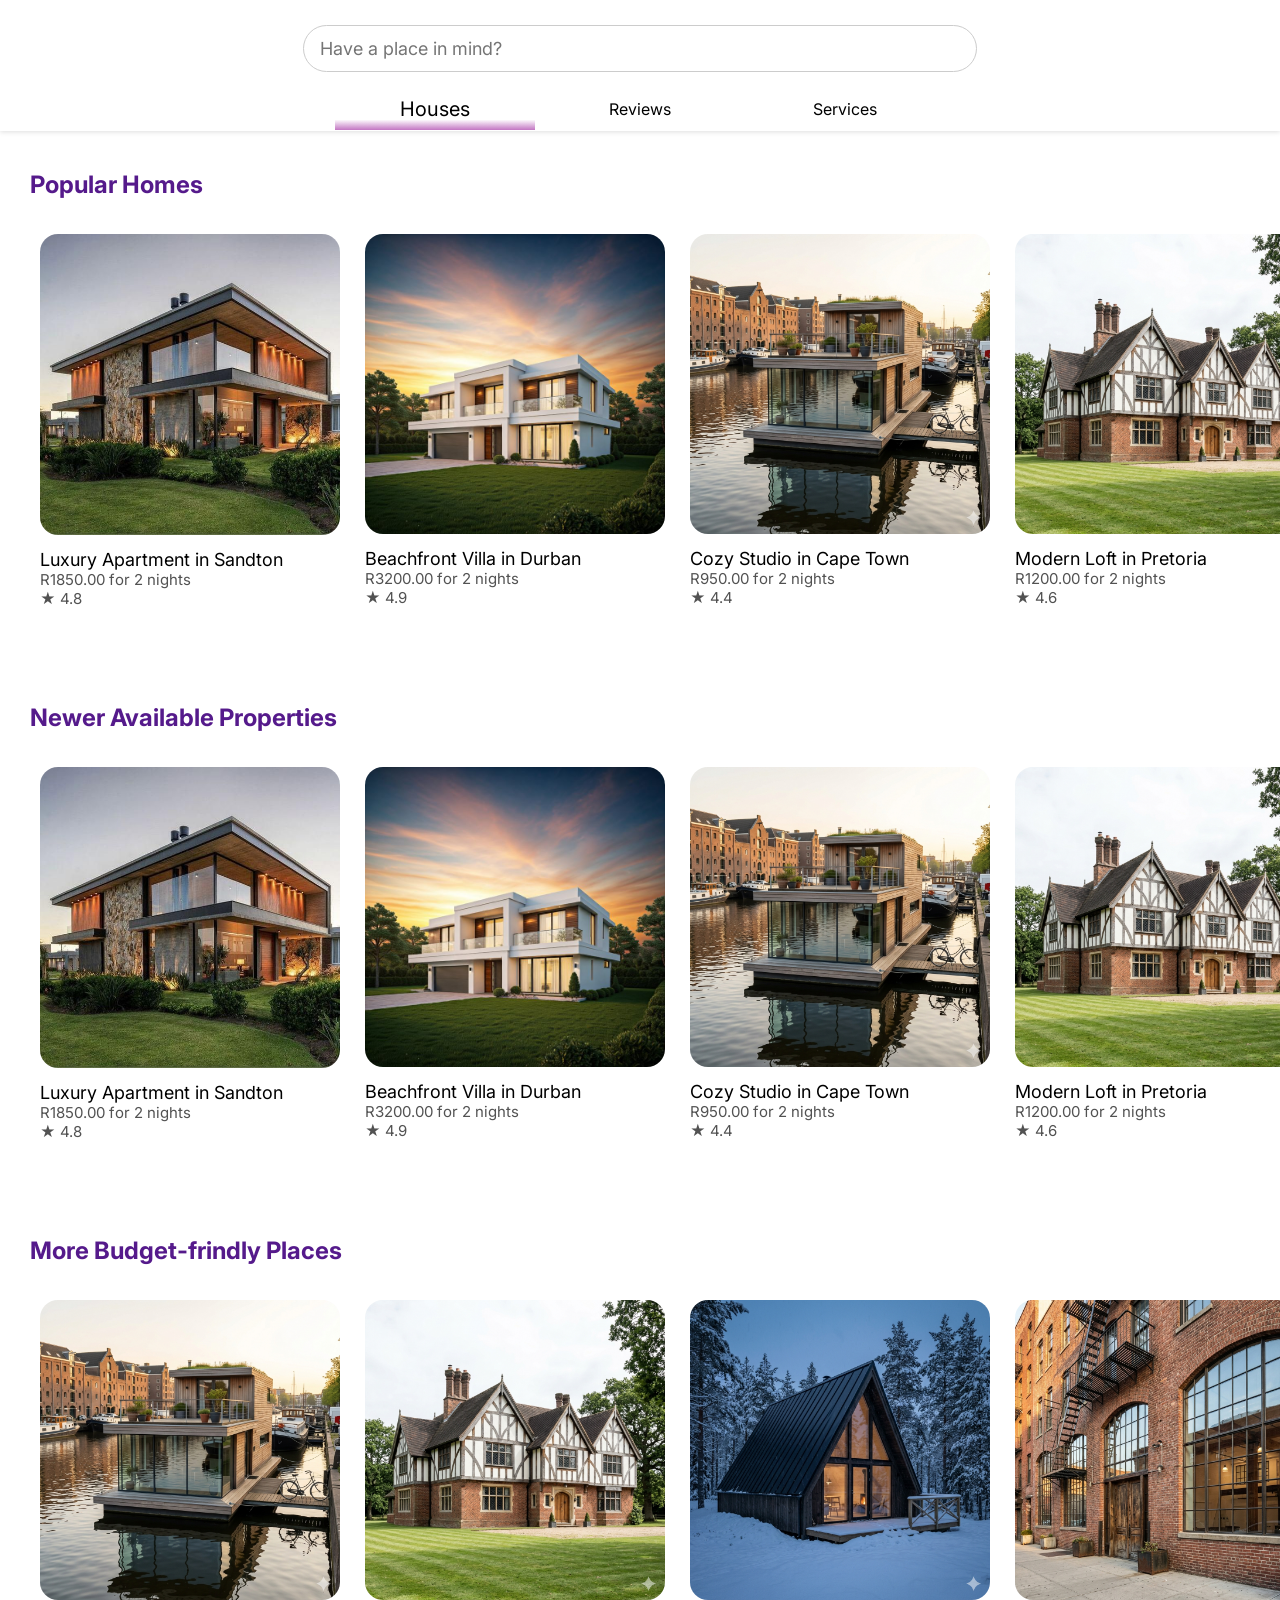
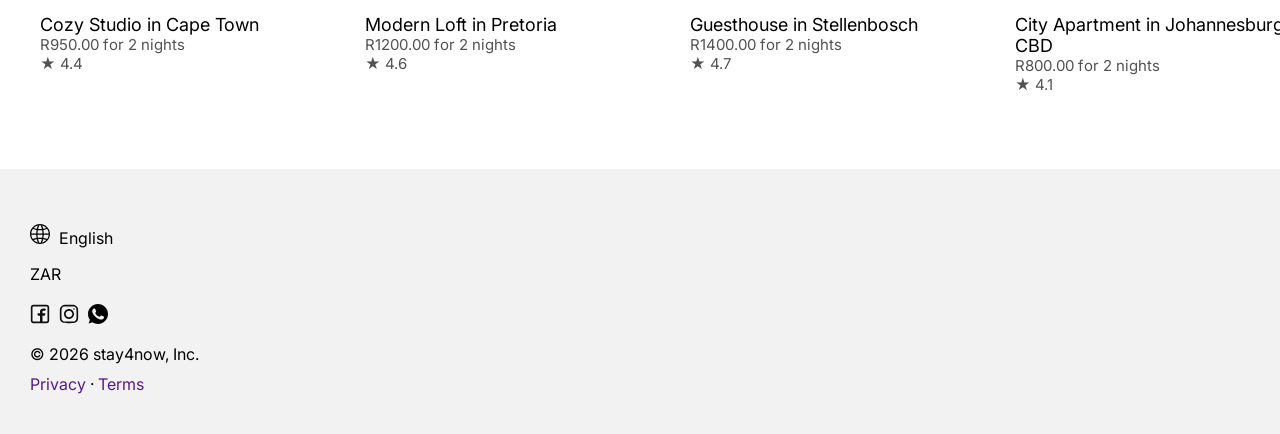
==== index.html @ 27fb41f2 "UpdateAgain" ====
<!DOCTYPE html>
<html lang="en">
<head>
  <meta charset="UTF-8">
  <meta name="viewport" content="width=device-width, initial-scale=1.0">
  <title>stay4now</title>
  <link href="https://fonts.googleapis.com/css2?family=Inter:wght@300;400;600&display=swap" rel="stylesheet">
  <link rel="stylesheet" href="styles/houses-section.css">
  <link rel="stylesheet" href="styles/search-results.css">
  <link rel="stylesheet" href="styles/reviews-section.css">
  <link rel="stylesheet" href="styles/style.css">
</head>
<body>
  <header>
    <div class="search-bar-container">
      <input class="search-bar" id="searchInput" type="text" placeholder="Have a place in mind?">
    </div>
    <div class="header-tabs">
      <button class="tab-btn active" data-tab="houses">
        Houses
      </button>
      <button class="tab-btn" data-tab="reviews">
        Reviews
      </button>
      <button class="tab-btn" data-tab="services">
        Services
      </button>
    </div>
  </header>

  <main>
    <div id="search-results-container">
    </div>
    <section class="tab-content active" id="houses-section">
      <div class="sub-section">
        <div class="section-title-container">
          <h2 class="section-title">
            <a class="section-title-link" href="">
              Popular Homes
            </a>
          </h2>
        </div>
        <div class="section-content" id="popular">
          <!--
          <div class="property-container">
            <div class="property-thumbnail-container">
              <img class="property-thumbnail" src="images/home-thumbnails/0001.png" alt="no image">
            </div>
            <div class="property-details-container">
              <p class="property-label">
                Hotel in Cape Town City Centre
              </p>
              <p class="property-price-rating">
                R<span class="property-price">2,678</span> for 2 nights &middot;&starf; <span class="property-rating">4.6</span>
              </p>
            </div>
          </div>
          -->
        </div>
      </div>

      <div class="sub-section">
        <div class="section-title-container">
          <h2 class="section-title">
            <a class="section-title-link" href="">
              Newer Available Properties
            </a>
          </h2>
        </div>
        <div class="section-content" id="new">
          
        </div>
      </div>

      <div class="sub-section">
        <div class="section-title-container">
          <h2 class="section-title">
            <a class="section-title-link" href="">
              More Budget-frindly Places
            </a>
          </h2>
        </div>
        <div class="section-content" id="budget-friendly">
          
        </div>
      </div>
    </section>

    <section class="tab-content" id="reviews-section">
      <h1 class="reviews-section-title">
        Learn from others' experiences
      </h1>
      <div class="review">
        <div>
          <img src="" alt="">
        </div>
        <div>

        </div>
      </div>
    </section>

    <section class="tab-content" id="services-section">
      <p>Lorem ipsum dolor sit amet consectetur, adipisicing elit. Consequatur alias atque excepturi, ullam at fuga optio, omnis eius itaque fugiat deleniti dicta magnam a sit obcaecati nesciunt, aliquam harum vitae?Lorem ipsum dolor sit amet, consectetur adipisicing elit. Error molestiae omnis labore nulla, iste nemo vitae rem. Assumenda laudantium corrupti maxime in aut a repellat? Provident voluptatem excepturi quis Lorem ipsum dolor, sit amet consectetur adipisicing elit. Dolorum veniam possimus quo hic? Ipsum voluptatibus rem nisi corrupti, eum magni, non odio in ratione at hic quae adipisci et labore.</p>
    </section>
  </main>

  <footer>
    <div>
      <p>
        <div>
          <img src="images/icons/globe.svg" alt="">
        </div>
        English
      </p>
      <p>ZAR</p>
    </div>

    <div class="media-links">
      <div class="footer-icon-container">
        <img src="images/icons/facebook.svg" alt="facebook">
      </div>
      <div class="footer-icon-container">
        <img src="images/icons/instagram.svg" alt="instagram">
      </div>
      <div class="footer-icon-container">
        <img src="images/icons/whatsapp.svg" alt="whatsapp">
      </div>
    </div>

    <div>
      <p>&copy 2026 stay4now, Inc.</p>
    </div>

    <div>
      <a href="">Privacy</a> &middot; <a href="">Terms</a>
    </div>
  </footer>

  <script src="scripts/script.js"></script>
  <script type="module" src="scripts/search.js"></script>
  <script type="module" src="scripts/houses-section.js"></script>
  <script src="scripts/reviews-section.js"></script>
  
</body>
</html>
---- styles/houses-section.css ----
/* Houses Section */

.sub-section {
  margin: 0 0 65px 30px;
}

.section-title-container {
  margin-bottom: 25px;
  a {
    text-decoration: none;
  }
}

.section-content {
  display: flex;
  gap: 5px;
  overflow-x: auto;
  scroll-behavior: smooth;
  scrollbar-width: none;
  flex-wrap: nowrap;
  padding-right:20px;
}

.section-content::-webkit-scrollbar {
  display: none;
}

.property-container {
  width: clamp(180px, 25vw, 300px);
  border-radius: 20px;
  padding: 10px;
  flex-shrink: 0;
  transition: background  0.15s;
}

.property-container:hover {
  background: rgb(234, 206, 232);
}

.property-container:hover {
  box-shadow: #333;
}

.property-thumbnail-container {
  width: clamp(180px, 25vw, 300px);
  height: clamp(18 0px, 25vw, 300px);
  border-radius: 18px;
}

.property-thumbnail {
  width: 100%;
  border-radius: 18px;
}

.property-details-container {
  margin-top: 10px;
}

.property-label {
  font-size: 18px;
}

.property-price-rating {
  color: rgb(82, 82, 82);
  font-size: 15px;
}

footer {
  background: rgb(242, 242, 242);
  padding: 30px;
  img {
    width: 100%;
  }
  p {
    display: flex;
    align-items: center;
    margin: 5px 0;
  }
  div{
    margin: 10px 0;
  }
  div div {
    width: 20px;
    height: 20px;
    display: inline-grid;
    margin-right: 5px;
  }
  a {
    text-decoration: none;
  }
}
---- styles/search-results.css ----
#search-results-container {
  display: grid; 
  grid-template-columns: 1fr 1fr;
  gap: 10px;
  margin: 20px;
}


.result-thumbnail-container {
  width: 25%;
  height: 25%;
  min-width: 190px;
  min-height: 190px;
  border-radius: 20px;
}

.result-thumbnail {
  width: 100%;
  border-radius: 20px;
}

.search-result {
  display: flex;
  flex-direction: row;
  padding: 10px;
  border-radius: 20px;
  transition: background 0.16s;
}

.search-result:hover {
  background: rgb(234, 206, 232);
}

.result-details {
  margin-left: 12px;
  padding: 10px 0;
}

.result-label {
  font-size: 22px;
  margin-bottom: 12px;
}

.result-price-rating {
  margin-top: 12px;
  color: rgb(40, 40, 40);
}

@media (width <= 950px) {
  #search-results-container {
    grid-template-columns: 1fr;
  }
}

@media (width > 1500px) {
  #search-results-container {
    grid-template-columns: 1fr 1fr 1fr;
  }
}
---- styles/reviews-section.css ----
.reviews-section-title {
  text-align: center;
  margin: 0 auto;
}

#reviews-section {
  margin-top: -80px;
}
---- styles/style.css ----
* {
  margin: 0;
  padding: 0;
  font-family: 'Inter', sans-serif;
}

html {
  height: 100%;
}

body {
  display: flex;
  flex-direction: column;
}

/* Header Section */
header {
  display: flex;
  flex-direction: column;
  align-items: center; /* centers everything horizontally */
  gap: 15px;
  padding: 0 40px;
  position: fixed;
  top: 0;
  right: 0;
  left: 0;
  background: white;
  box-shadow: 0 1px 5px rgba(0, 0, 0, 0.132);
}

.search-bar-container {
  width: 100%;
  display: flex;
  align-items: center;
  justify-content: center;
  max-width: 800px;
  overflow: hidden;
  transform: translateY(0);
  max-height: 100px;
  opacity: 1;
  padding-top: 25px;
  transition: 
    max-height 0.3s ease,
    opacity 0.25s ease,
    transform 0.3s ease,
    padding 0.25s ease;
}

.search-bar-container.hidden {
  max-height: 0;
  opacity: 0;
  margin: 0;
  padding: 0;
  transform:translateY(-10px);
}

.search-bar {
  width: 80%; 
  padding: 12px 16px;
  border-radius: 25px;
  border: 1px solid #ccc;
  font-size: 18px;
}

.search-bar:focus {
  box-shadow: 0 0 10px rgba(221, 86, 255, 0.319);
  outline: none;
}

.header-tabs {
  display: flex;
  justify-content: center;
  align-items: center;
  gap: 5px;
  flex-wrap: nowrap;
  margin-bottom: 0;
  padding-bottom: 0;
}

.tab-btn {
  border: none;
  flex: 1 1 auto;
  width: clamp(105px, 16vw, 200px);
  white-space: nowrap;
  padding: 12px 0;
  text-align: center;
  cursor: pointer;
  background: none;
  font-size: 16px;
  transition: font-size 0.2s;
}

.tab-btn.active {
  background: linear-gradient(white 75%, rgba(143, 2, 143, 0.547));
  color: linear-gradient(black, white);
  font-size: 20px;
  padding: 9px 0;
}

.tab-content {
  display: none;
  opacity: 0;
  transition: opacity 0.3s ease;
}

.tab-content.active {
  display: block;
  opacity: 1;
}


/*Main Content*/

main {
  margin-top: 130px;
  overflow-x: visible;
  flex: 1;
}
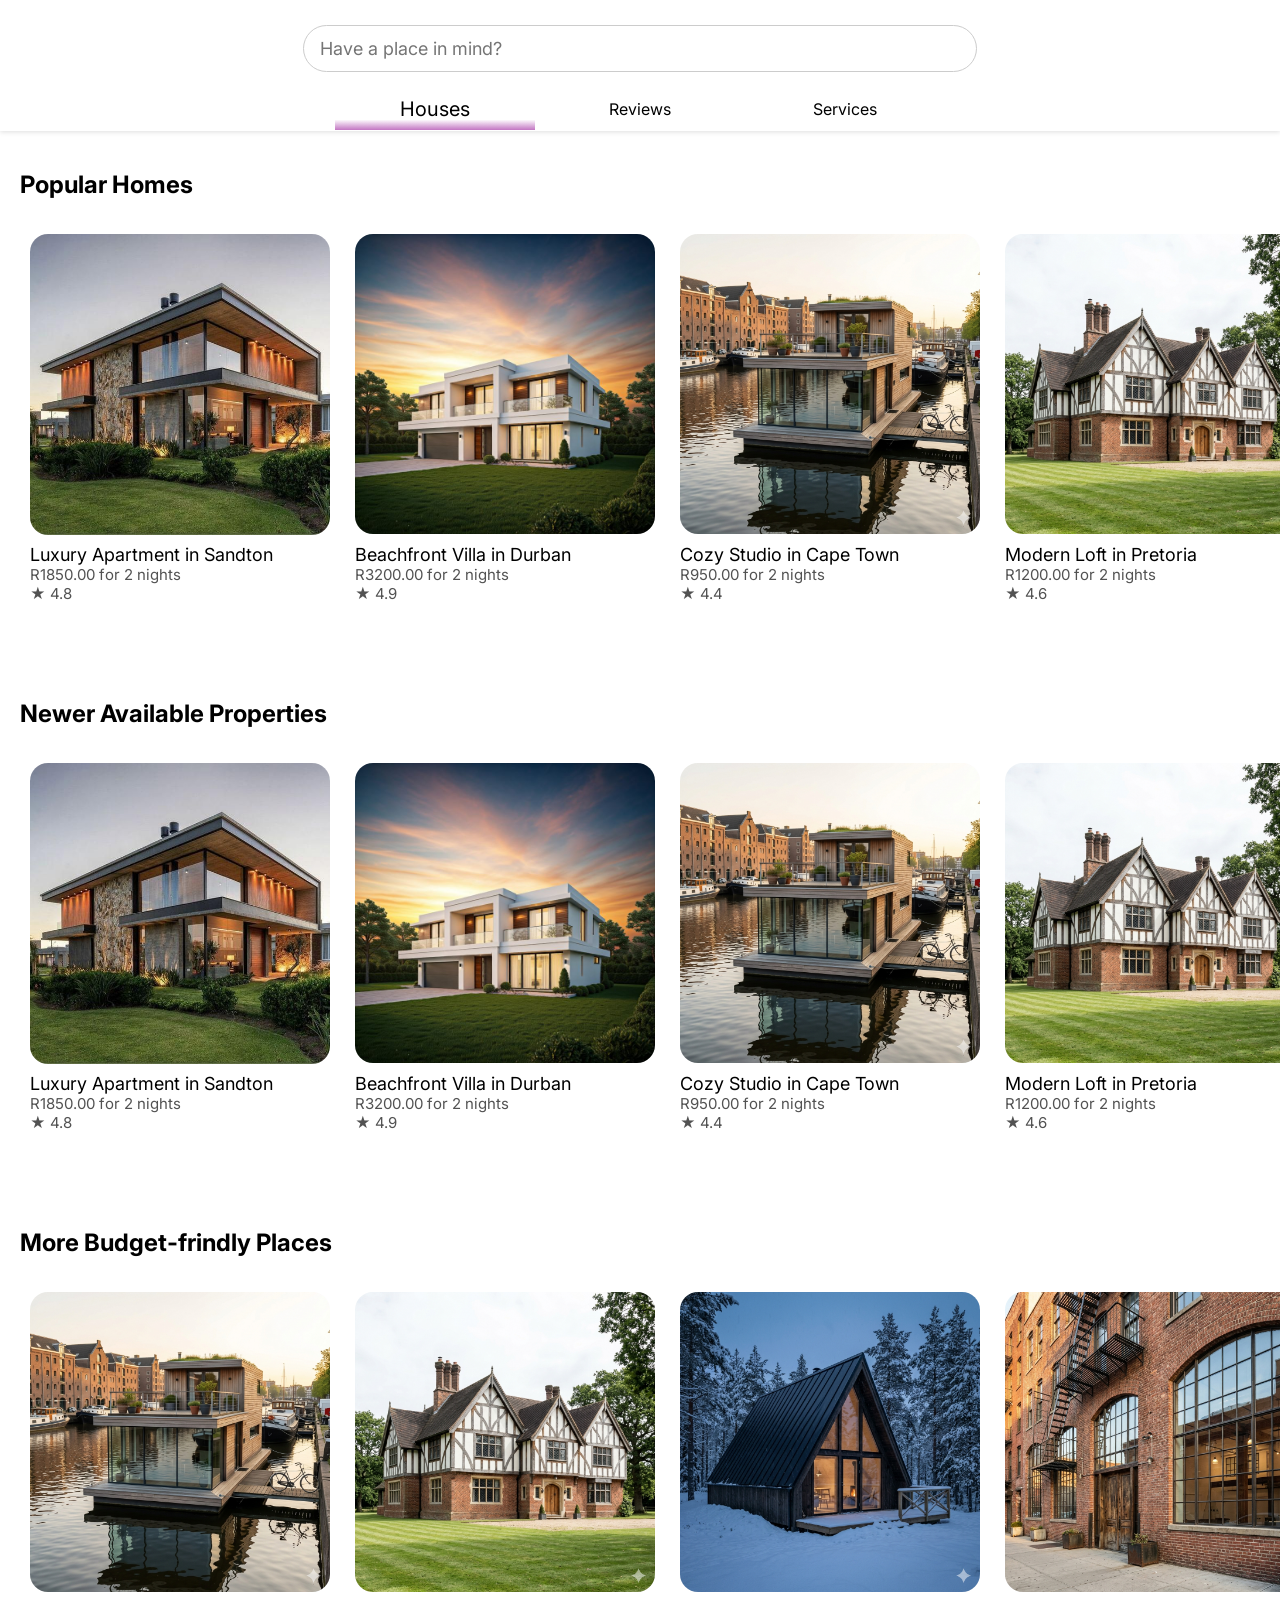
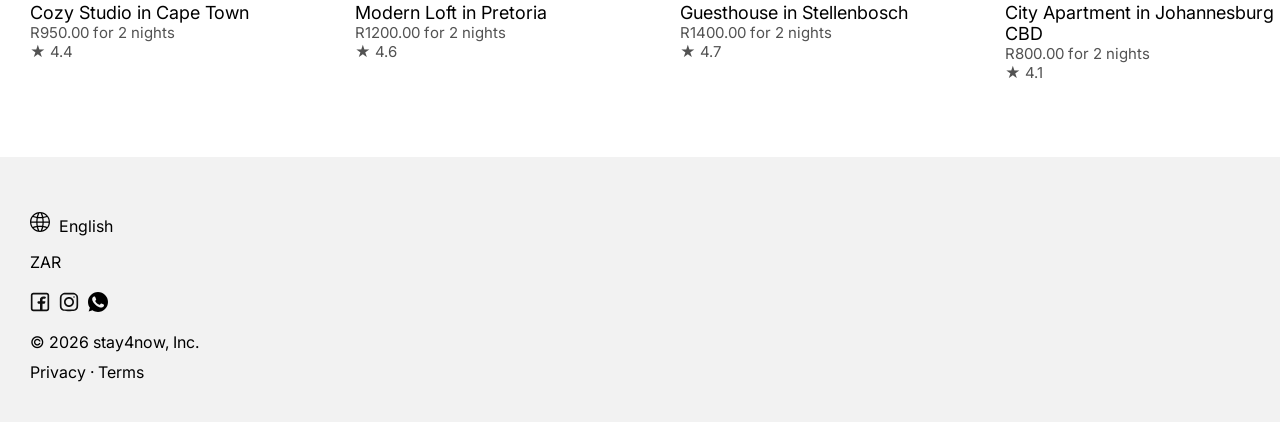
==== commit 42f42791: "home-details" ====
--- a/index.html
+++ b/index.html
@@ -5,10 +5,11 @@
   <meta name="viewport" content="width=device-width, initial-scale=1.0">
   <title>stay4now</title>
   <link href="https://fonts.googleapis.com/css2?family=Inter:wght@300;400;600&display=swap" rel="stylesheet">
-  <link rel="stylesheet" href="styles/houses-section.css">
-  <link rel="stylesheet" href="styles/search-results.css">
-  <link rel="stylesheet" href="styles/reviews-section.css">
-  <link rel="stylesheet" href="styles/style.css">
+  <link rel="stylesheet" href="../styles/general.css">
+  <link rel="stylesheet" href="../styles/header.css">
+  <link rel="stylesheet" href="../styles/houses-section.css">
+  <link rel="stylesheet" href="../styles/search-results.css">
+  <link rel="stylesheet" href="../styles/reviews-section.css">
 </head>
 <body>
   <header>
--- a/styles/general.css
+++ b/styles/general.css
@@ -0,0 +1,39 @@
+* {
+  margin: 0;
+  padding: 0;
+  font-family: 'Inter', sans-serif;
+}
+
+img {
+  width: 100%;
+}
+
+a {
+  text-decoration: none;
+  color: black;
+}
+
+footer {
+  background: rgb(242, 242, 242);
+  padding: 30px;
+  img {
+    width: 100%;
+  }
+  p {
+    display: flex;
+    align-items: center;
+    margin: 5px 0;
+  }
+  div{
+    margin: 10px 0;
+  }
+  div div {
+    width: 20px;
+    height: 20px;
+    display: inline-grid;
+    margin-right: 5px;
+  }
+  a {
+    text-decoration: none;
+  }
+}
--- a/styles/header.css
+++ b/styles/header.css
@@ -0,0 +1,112 @@
+html {
+  height: 100%;
+}
+
+body {
+  display: flex;
+  flex-direction: column;
+}
+
+/* Header Section */
+header {
+  display: flex;
+  flex-direction: column;
+  align-items: center; /* centers everything horizontally */
+  gap: 15px;
+  padding: 0 40px;
+  position: fixed;
+  top: 0;
+  right: 0;
+  left: 0;
+  background: white;
+  box-shadow: 0 1px 5px rgba(0, 0, 0, 0.132);
+}
+
+.search-bar-container {
+  width: 100%;
+  display: flex;
+  align-items: center;
+  justify-content: center;
+  max-width: 800px;
+  overflow: hidden;
+  transform: translateY(0);
+  max-height: 100px;
+  opacity: 1;
+  padding-top: 25px;
+  transition: 
+    max-height 0.3s ease,
+    opacity 0.25s ease,
+    transform 0.3s ease,
+    padding 0.25s ease;
+}
+
+.search-bar-container.hidden {
+  max-height: 0;
+  opacity: 0;
+  margin: 0;
+  padding: 0;
+  transform:translateY(-10px);
+}
+
+.search-bar {
+  width: 80%; 
+  padding: 12px 16px;
+  border-radius: 25px;
+  border: 1px solid #ccc;
+  font-size: 18px;
+}
+
+.search-bar:focus {
+  box-shadow: 0 0 10px rgba(221, 86, 255, 0.319);
+  outline: none;
+}
+
+.header-tabs {
+  display: flex;
+  justify-content: center;
+  align-items: center;
+  gap: 5px;
+  flex-wrap: nowrap;
+  margin-bottom: 0;
+  padding-bottom: 0;
+}
+
+.tab-btn {
+  border: none;
+  flex: 1 1 auto;
+  width: clamp(105px, 16vw, 200px);
+  white-space: nowrap;
+  padding: 12px 0;
+  text-align: center;
+  cursor: pointer;
+  background: none;
+  font-size: 16px;
+  transition: font-size 0.2s;
+}
+
+.tab-btn.active {
+  background: linear-gradient(white 75%, rgba(143, 2, 143, 0.547));
+  color: linear-gradient(black, white);
+  font-size: 20px;
+  padding: 9px 0;
+}
+
+.tab-content {
+  display: none;
+  opacity: 0;
+  transition: opacity 0.3s ease;
+}
+
+.tab-content.active {
+  display: block;
+  opacity: 1;
+}
+
+
+/*Main Content*/
+
+main {
+  margin-top: 130px;
+  overflow-x: visible;
+  flex: 1;
+}
--- a/styles/houses-section.css
+++ b/styles/houses-section.css
@@ -1,7 +1,10 @@
 /* Houses Section */
 
 .sub-section {
-  margin: 0 0 65px 30px;
+  margin-bottom: 65px;
+  h2 {
+    margin-left: 20px;
+  }
 }
 
 .section-title-container {
@@ -18,7 +21,7 @@
   scroll-behavior: smooth;
   scrollbar-width: none;
   flex-wrap: nowrap;
-  padding-right:20px;
+  padding: 0 20px;
 }
 
 .section-content::-webkit-scrollbar {
@@ -43,7 +46,7 @@
 
 .property-thumbnail-container {
   width: clamp(180px, 25vw, 300px);
-  height: clamp(18 0px, 25vw, 300px);
+  height: clamp(180px, 25vw, 300px);
   border-radius: 18px;
 }
 
@@ -65,27 +68,3 @@
   font-size: 15px;
 }
 
-footer {
-  background: rgb(242, 242, 242);
-  padding: 30px;
-  img {
-    width: 100%;
-  }
-  p {
-    display: flex;
-    align-items: center;
-    margin: 5px 0;
-  }
-  div{
-    margin: 10px 0;
-  }
-  div div {
-    width: 20px;
-    height: 20px;
-    display: inline-grid;
-    margin-right: 5px;
-  }
-  a {
-    text-decoration: none;
-  }
-}
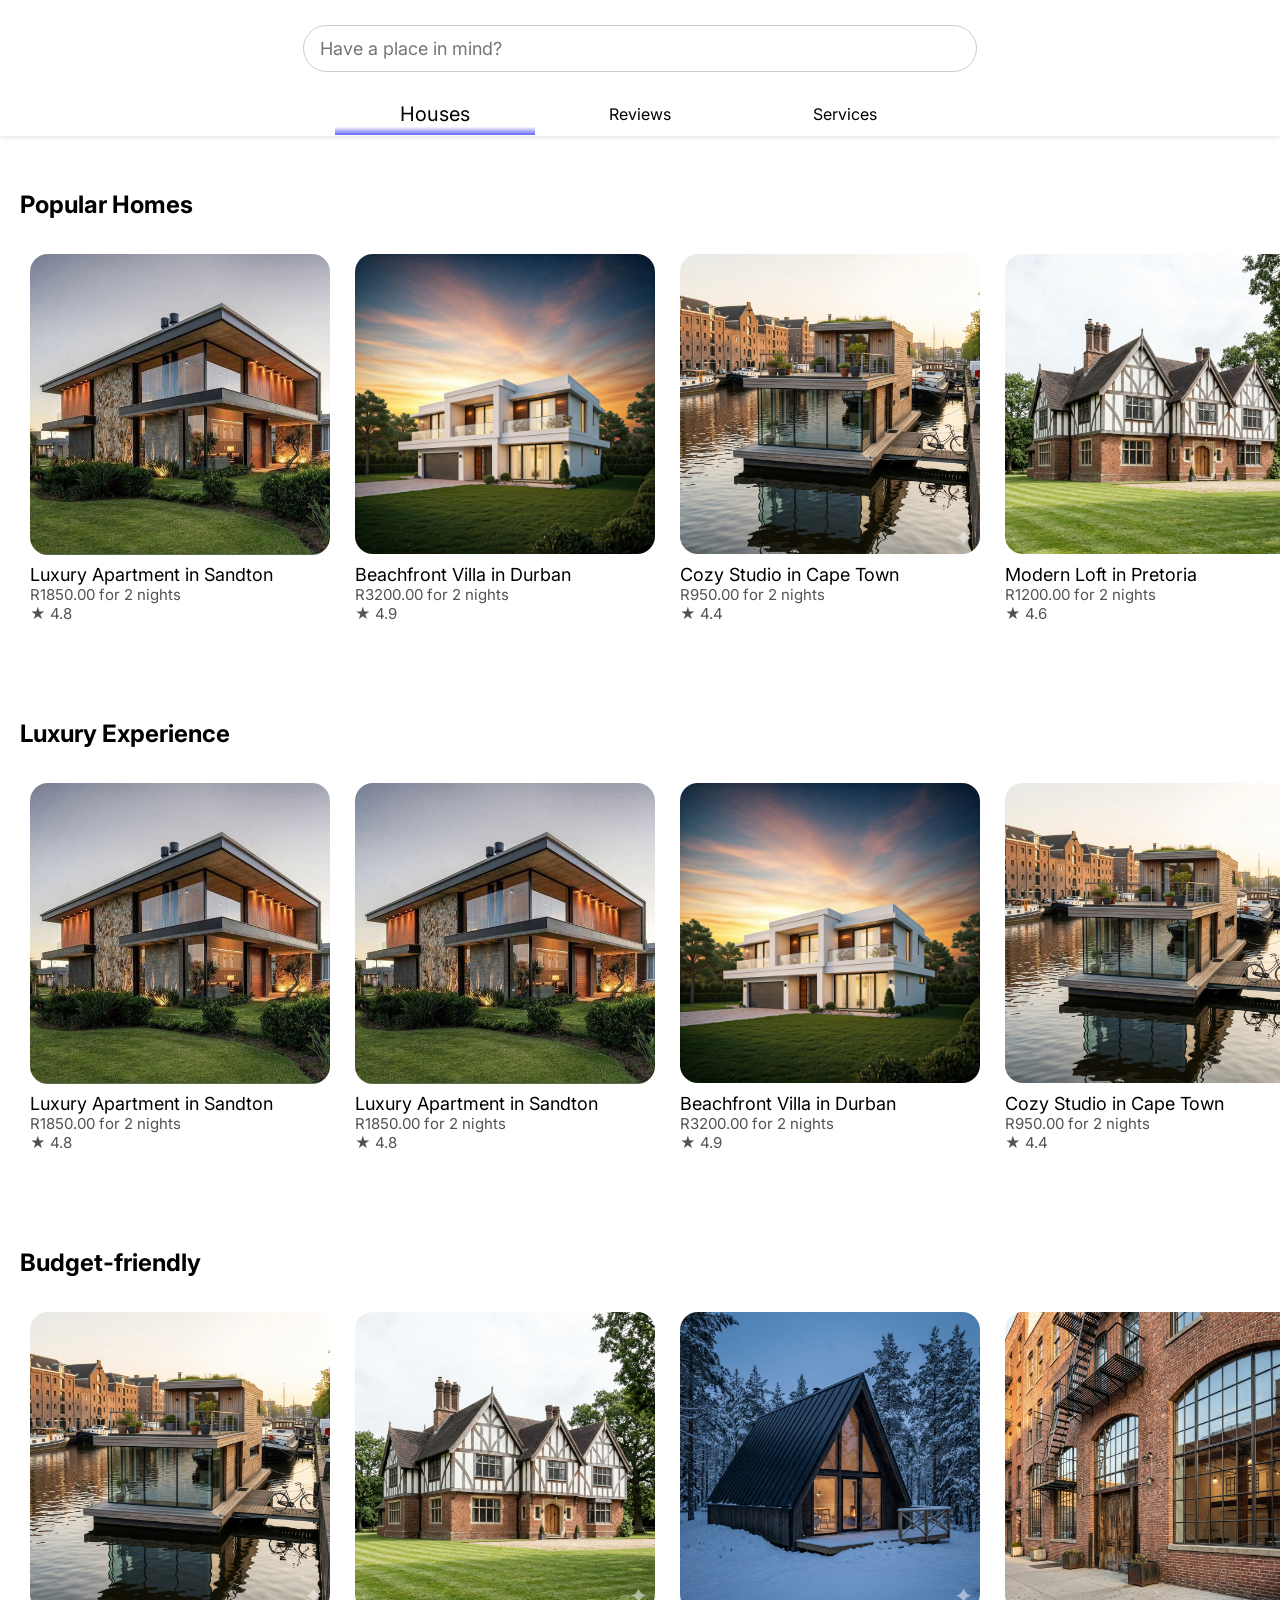
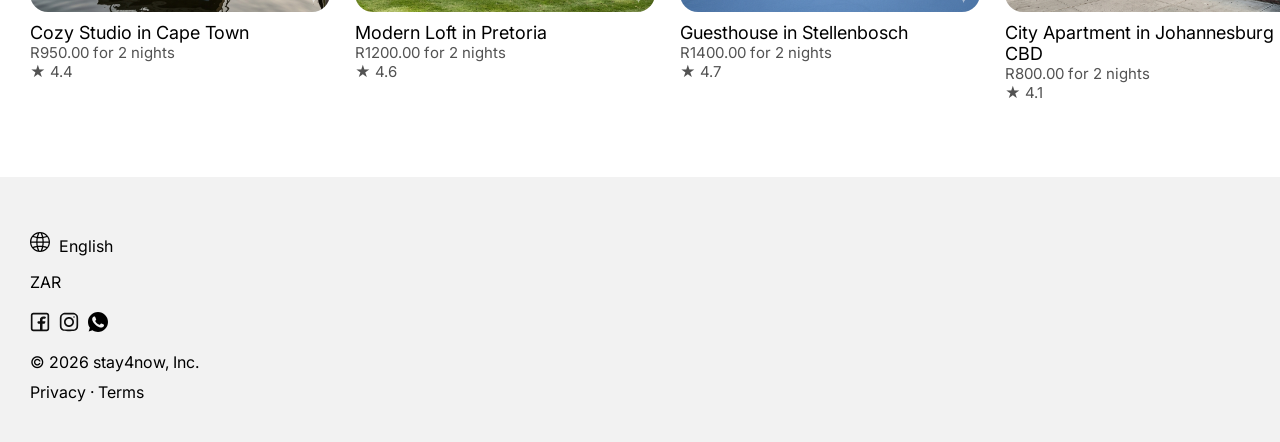
==== commit da52ffe6: "Update" ====
--- a/index.html
+++ b/index.html
@@ -5,11 +5,11 @@
   <meta name="viewport" content="width=device-width, initial-scale=1.0">
   <title>stay4now</title>
   <link href="https://fonts.googleapis.com/css2?family=Inter:wght@300;400;600&display=swap" rel="stylesheet">
-  <link rel="stylesheet" href="../styles/general.css">
-  <link rel="stylesheet" href="../styles/header.css">
-  <link rel="stylesheet" href="../styles/houses-section.css">
-  <link rel="stylesheet" href="../styles/search-results.css">
-  <link rel="stylesheet" href="../styles/reviews-section.css">
+  <link rel="stylesheet" href="styles/general.css">
+  <link rel="stylesheet" href="styles/header.css">
+  <link rel="stylesheet" href="styles/houses-section.css">
+  <link rel="stylesheet" href="styles/search-results.css">
+  <link rel="stylesheet" href="styles/reviews-section.css">
 </head>
 <body>
   <header>
@@ -30,8 +30,13 @@
   </header>
 
   <main>
-    <div id="search-results-container">
+    <div id="search-results-label-container">
+      <div id="search-result-label">
+      </div>
+      <div id="search-results-container">
+      </div>
     </div>
+    
     <section class="tab-content active" id="houses-section">
       <div class="sub-section">
         <div class="section-title-container">
@@ -64,11 +69,11 @@
         <div class="section-title-container">
           <h2 class="section-title">
             <a class="section-title-link" href="">
-              Newer Available Properties
+              Luxury Experience
             </a>
           </h2>
         </div>
-        <div class="section-content" id="new">
+        <div class="section-content" id="luxury">
           
         </div>
       </div>
@@ -77,7 +82,7 @@
         <div class="section-title-container">
           <h2 class="section-title">
             <a class="section-title-link" href="">
-              More Budget-frindly Places
+              Budget-friendly
             </a>
           </h2>
         </div>
--- a/styles/header.css
+++ b/styles/header.css
@@ -33,6 +33,7 @@
   max-height: 100px;
   opacity: 1;
   padding-top: 25px;
+  padding-bottom: 5px;
   transition: 
     max-height 0.3s ease,
     opacity 0.25s ease,
@@ -57,7 +58,8 @@
 }
 
 .search-bar:focus {
-  box-shadow: 0 0 10px rgba(221, 86, 255, 0.319);
+  /*box-shadow: 0 0 10px rgba(221, 86, 255, 0.319);*/
+  box-shadow: 0 0 10px #6368ff8d;
   outline: none;
 }
 
@@ -85,8 +87,9 @@
 }
 
 .tab-btn.active {
-  background: linear-gradient(white 75%, rgba(143, 2, 143, 0.547));
-  color: linear-gradient(black, white);
+  /*background: linear-gradient(white 75%, rgba(143, 2, 143, 0.547));*/
+  background: linear-gradient(white 80%, #6367FF);
+  color: black;
   font-size: 20px;
   padding: 9px 0;
 }
--- a/styles/houses-section.css
+++ b/styles/houses-section.css
@@ -37,7 +37,8 @@
 }
 
 .property-container:hover {
-  background: rgb(234, 206, 232);
+  /*background: rgb(234, 206, 232);*/
+  background: #8494ff64;
 }
 
 .property-container:hover {
@@ -67,4 +68,3 @@
   color: rgb(82, 82, 82);
   font-size: 15px;
 }
-
--- a/styles/search-results.css
+++ b/styles/search-results.css
@@ -1,17 +1,19 @@
+#search-result-label {
+  padding: 20px 0 0 30px;
+}
+
 #search-results-container {
   display: grid; 
-  grid-template-columns: 1fr 1fr;
+  grid-template-columns: 1fr;
   gap: 10px;
   margin: 20px;
 }
 
 
 .result-thumbnail-container {
-  width: 25%;
-  height: 25%;
-  min-width: 190px;
-  min-height: 190px;
   border-radius: 20px;
+  width: 100%;
+  aspect-ratio: 1 / 1;
 }
 
 .result-thumbnail {
@@ -20,8 +22,8 @@
 }
 
 .search-result {
-  display: flex;
-  flex-direction: row;
+  display: grid;
+  grid-template-columns: minmax(150px, min(240px, 20vw)) 1fr;
   padding: 10px;
   border-radius: 20px;
   transition: background 0.16s;
@@ -46,9 +48,9 @@
   color: rgb(40, 40, 40);
 }
 
-@media (width <= 950px) {
+@media (width >= 950px) {
   #search-results-container {
-    grid-template-columns: 1fr;
+    grid-template-columns: 1fr 1fr;
   }
 }
 
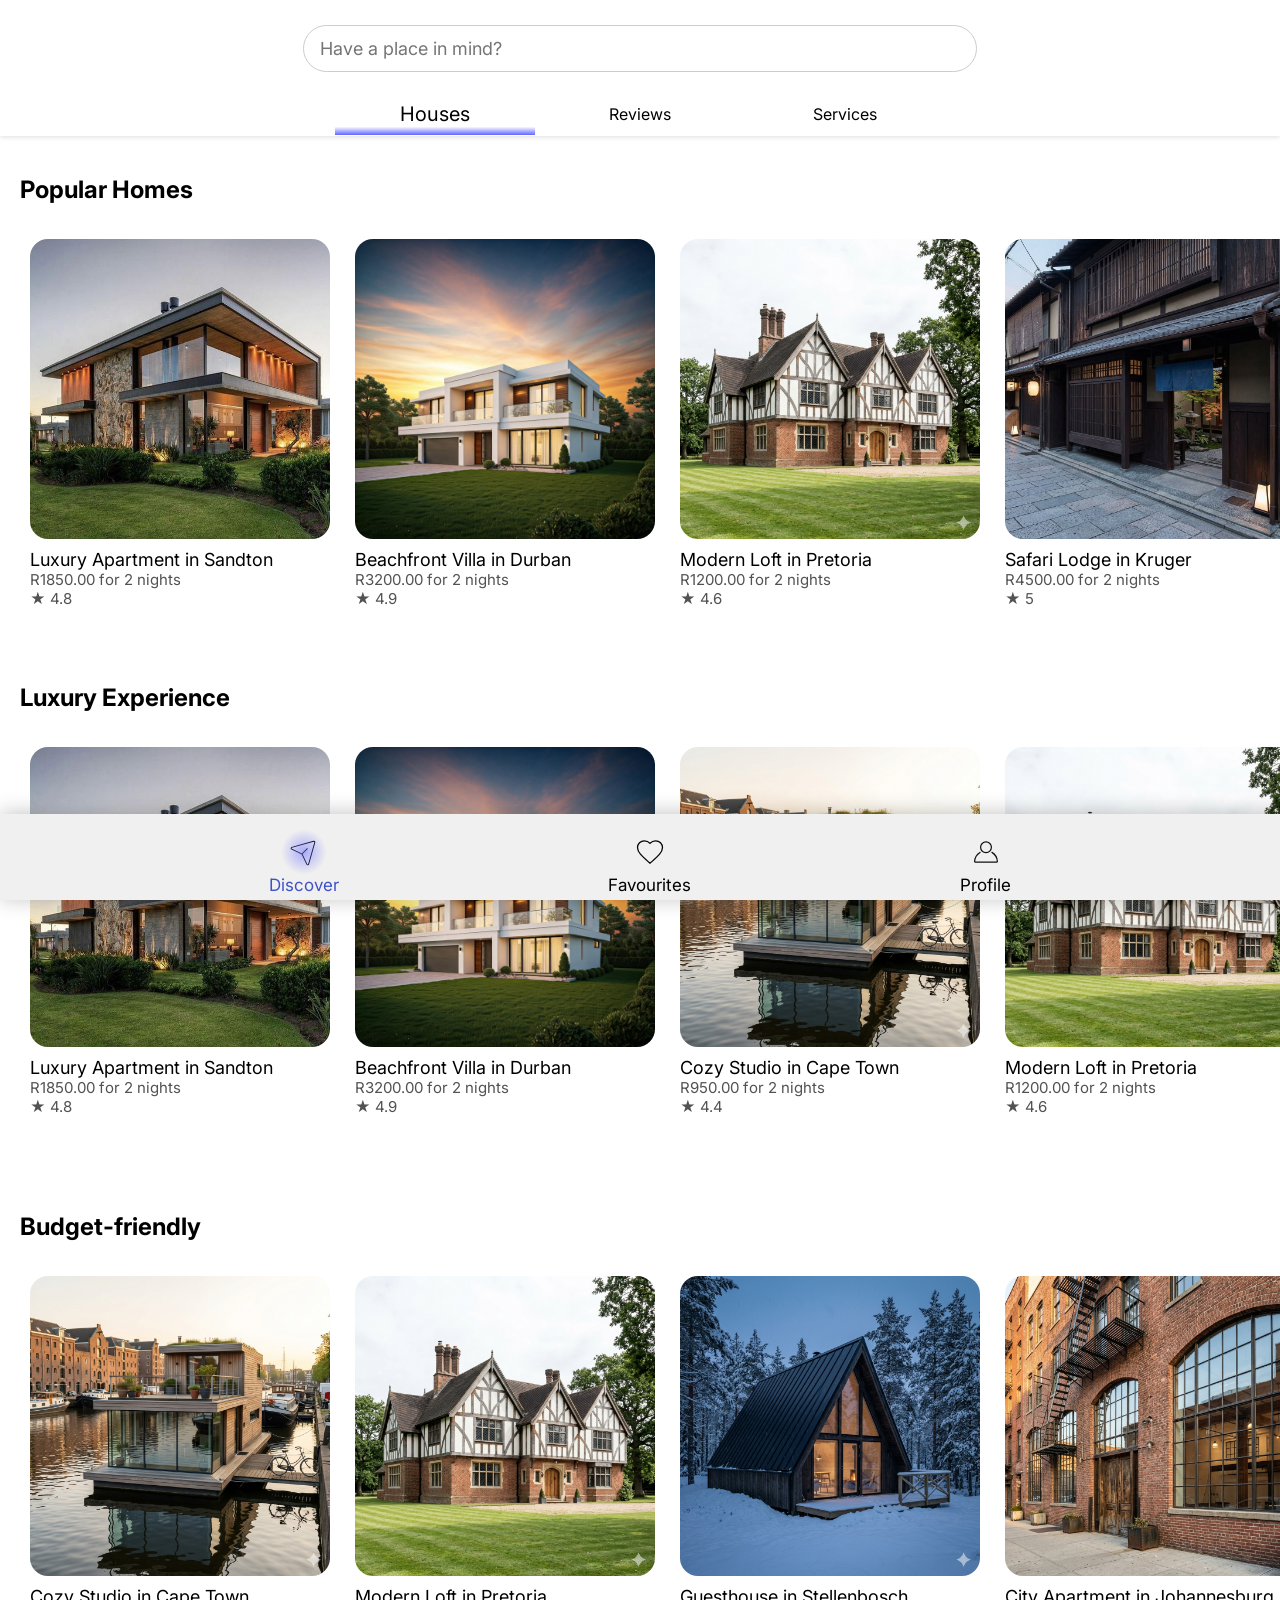
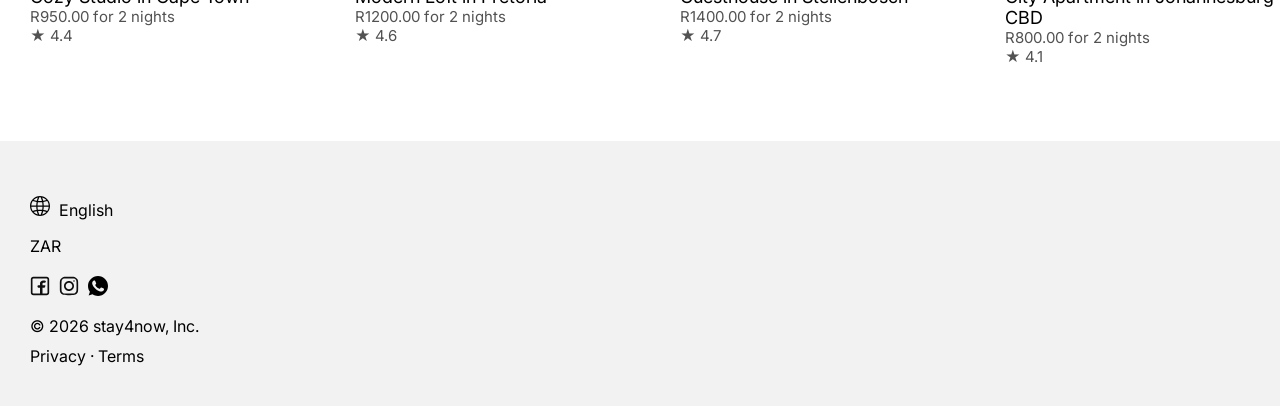
==== commit 4380170e: "Bottom tabs" ====
--- a/index.html
+++ b/index.html
@@ -10,9 +10,11 @@
   <link rel="stylesheet" href="styles/houses-section.css">
   <link rel="stylesheet" href="styles/search-results.css">
   <link rel="stylesheet" href="styles/reviews-section.css">
+  <link rel="stylesheet" href="styles/bottom-tabs.css">
 </head>
+
 <body>
-  <header>
+  <header class="header">
     <div class="search-bar-container">
       <input class="search-bar" id="searchInput" type="text" placeholder="Have a place in mind?">
     </div>
@@ -30,85 +32,98 @@
   </header>
 
   <main>
-    <div id="search-results-label-container">
-      <div id="search-result-label">
+    <div id="discover-section" class="tab-page-content active" data-page-content="1">
+
+      <div id="search-results-label-container" class="tab-content">
+        <div id="search-result-label">
+        </div>
+        <div id="search-results-container">
+        </div>
       </div>
-      <div id="search-results-container">
-      </div>
+    
+      <section class="tab-content active" id="houses-section">
+        <div class="sub-section">
+          <div class="section-title-container">
+            <h2 class="section-title">
+              <a class="section-title-link" href="">
+                Popular Homes
+              </a>
+            </h2>
+          </div>
+          <div class="section-content" id="popular">
+          </div>
+        </div>
+
+        <div class="sub-section">
+          <div class="section-title-container">
+            <h2 class="section-title">
+              <a class="section-title-link" href="">
+                Luxury Experience
+              </a>
+            </h2>
+          </div>
+          <div class="section-content" id="luxury">
+            
+          </div>
+        </div>
+
+        <div class="sub-section">
+          <div class="section-title-container">
+            <h2 class="section-title">
+              <a class="section-title-link" href="">
+                Budget-friendly
+              </a>
+            </h2>
+          </div>
+          <div class="section-content" id="budget-friendly">
+            
+          </div>
+        </div>
+      </section>
+
+      <section class="tab-content" id="reviews-section">
+        <h1 class="reviews-section-title">
+          Learn from others' experiences
+        </h1>
+        <div class="review">
+          <div>
+            <img src="" alt="">
+          </div>
+          <div>
+
+          </div>
+        </div>
+      </section>
+
+      <section class="tab-content" id="services-section">
+        <h1>Explore our Services</h1>
+        <p>Lorem ipsum dolor sit amet consectetur, adipisicing elit. Consequatur alias atque excepturi, ullam at fuga optio, omnis eius itaque fugiat deleniti dicta magnam a sit obcaecati nesciunt, aliquam harum vitae?Lorem ipsum dolor sit amet, consectetur adipisicing elit. Error molestiae omnis labore nulla, iste nemo vitae rem. Assumenda laudantium corrupti maxime in aut a repellat? Provident voluptatem excepturi quis Lorem ipsum dolor, sit amet consectetur adipisicing elit. Dolorum veniam possimus quo hic? Ipsum voluptatibus rem nisi corrupti, eum magni, non odio in ratione at hic quae adipisci et labore.</p>
+      </section>
+    </div>
+
+    <div id="favourites-section" class="tab-page-content" data-page-content="2">
+      <h1>My Favourites</h1>
+    </div>
+
+    <div id="profile-section" class="tab-page-content" data-page-content="3">
+      <h1>My Profile</h1>
     </div>
     
-    <section class="tab-content active" id="houses-section">
-      <div class="sub-section">
-        <div class="section-title-container">
-          <h2 class="section-title">
-            <a class="section-title-link" href="">
-              Popular Homes
-            </a>
-          </h2>
-        </div>
-        <div class="section-content" id="popular">
-          <!--
-          <div class="property-container">
-            <div class="property-thumbnail-container">
-              <img class="property-thumbnail" src="images/home-thumbnails/0001.png" alt="no image">
-            </div>
-            <div class="property-details-container">
-              <p class="property-label">
-                Hotel in Cape Town City Centre
-              </p>
-              <p class="property-price-rating">
-                R<span class="property-price">2,678</span> for 2 nights &middot;&starf; <span class="property-rating">4.6</span>
-              </p>
-            </div>
-          </div>
-          -->
-        </div>
-      </div>
 
-      <div class="sub-section">
-        <div class="section-title-container">
-          <h2 class="section-title">
-            <a class="section-title-link" href="">
-              Luxury Experience
-            </a>
-          </h2>
-        </div>
-        <div class="section-content" id="luxury">
-          
-        </div>
-      </div>
-
-      <div class="sub-section">
-        <div class="section-title-container">
-          <h2 class="section-title">
-            <a class="section-title-link" href="">
-              Budget-friendly
-            </a>
-          </h2>
-        </div>
-        <div class="section-content" id="budget-friendly">
-          
-        </div>
-      </div>
-    </section>
-
-    <section class="tab-content" id="reviews-section">
-      <h1 class="reviews-section-title">
-        Learn from others' experiences
-      </h1>
-      <div class="review">
-        <div>
-          <img src="" alt="">
-        </div>
-        <div>
-
-        </div>
-      </div>
-    </section>
-
-    <section class="tab-content" id="services-section">
-      <p>Lorem ipsum dolor sit amet consectetur, adipisicing elit. Consequatur alias atque excepturi, ullam at fuga optio, omnis eius itaque fugiat deleniti dicta magnam a sit obcaecati nesciunt, aliquam harum vitae?Lorem ipsum dolor sit amet, consectetur adipisicing elit. Error molestiae omnis labore nulla, iste nemo vitae rem. Assumenda laudantium corrupti maxime in aut a repellat? Provident voluptatem excepturi quis Lorem ipsum dolor, sit amet consectetur adipisicing elit. Dolorum veniam possimus quo hic? Ipsum voluptatibus rem nisi corrupti, eum magni, non odio in ratione at hic quae adipisci et labore.</p>
-    </section>
+    <div class="bottom-tabs" >
+      <button class="bottom-tab active" data-page-content-tab="1">
+        <div class="bottom-tab-icon"><img src="images/icons/paper-plane.svg" alt=""></div>
+        <p>Discover</p>
+      </button>
+      <button class="bottom-tab" data-page-content-tab="2">
+        <div class="bottom-tab-icon"><img src="images/icons/favourite.svg" alt=""></div>
+        <p>Favourites</p>
+      </button>
+      <button class="bottom-tab" data-page-content-tab="3">
+        <div class="bottom-tab-icon"><img src="images/icons/profile.svg" alt=""></div>
+        <p>Profile</p>
+      </button>
+    </div>
   </main>
 
   <footer>
--- a/styles/general.css
+++ b/styles/general.css
@@ -4,8 +4,22 @@
   font-family: 'Inter', sans-serif;
 }
 
+.tab-content:nth-of-type(1) {
+  margin-top: 45px;
+}
+
+.tab-content:not(:nth-of-type(1)) {
+  margin-top: -40px;
+}
+
+h1 {
+  text-align: center;
+}
+
 img {
   width: 100%;
+  height: 100%;
+  object-fit: cover;
 }
 
 a {
--- a/styles/header.css
+++ b/styles/header.css
@@ -20,6 +20,10 @@
   left: 0;
   background: white;
   box-shadow: 0 1px 5px rgba(0, 0, 0, 0.132);
+}
+
+.header.hidden {
+  display: none;
 }
 
 .search-bar-container {
--- a/styles/search-results.css
+++ b/styles/search-results.css
@@ -1,3 +1,16 @@
+#search-exit {
+  border: none;
+  padding: 10px 15px;
+  margin-bottom: 20px;
+  border-radius: 10px;
+  background: #8494ffca;
+  transition: opacity 0.15s;
+}
+
+#search-exit:hover {
+  opacity: 0.75;
+}
+
 #search-result-label {
   padding: 20px 0 0 30px;
 }
@@ -30,7 +43,7 @@
 }
 
 .search-result:hover {
-  background: rgb(234, 206, 232);
+  background: #8494ff64;
 }
 
 .result-details {
--- a/styles/reviews-section.css
+++ b/styles/reviews-section.css
@@ -3,7 +3,3 @@
   margin: 0 auto;
 }
 
-#reviews-section {
-  margin-top: -80px;
-}
-
--- a/styles/bottom-tabs.css
+++ b/styles/bottom-tabs.css
@@ -0,0 +1,57 @@
+.bottom-tabs {
+  display: flex;
+  position: fixed;
+  left: 0;
+  right: 0;
+  bottom: 0;
+  justify-content: space-evenly;
+  align-items: center;
+  background: rgb(240, 240, 240);
+  box-shadow: 0px -1px 20px rgba(0, 0, 0, 0.234);
+}
+
+.bottom-tab {
+  border: none;
+  padding: 15px 0 5px 0;
+  background: rgba(0, 0, 0, 0);
+  p {
+    font-size: 17px;
+  }
+}
+
+.bottom-tab-icon {
+  margin: auto;
+  display: flex;
+  justify-content: center;
+  align-items: center;
+  width: 30px;
+  aspect-ratio: 1 / 1;
+  border-radius: 100px;
+  padding: 8px;
+  position: relative;
+}
+
+.bottom-tab.active {
+  p {
+    color: #3e51c9;
+  }
+}
+
+.bottom-tab.active .bottom-tab-icon::before {
+  content: "";
+  position: absolute;
+  inset: 0;
+  background: radial-gradient(circle at center,
+    rgb(99, 103, 255, 0.5),
+    transparent 70%
+  );
+  pointer-events: none;
+}
+
+.tab-page-content {
+  display: none;
+}
+
+.tab-page-content.active {
+  display: block;
+}
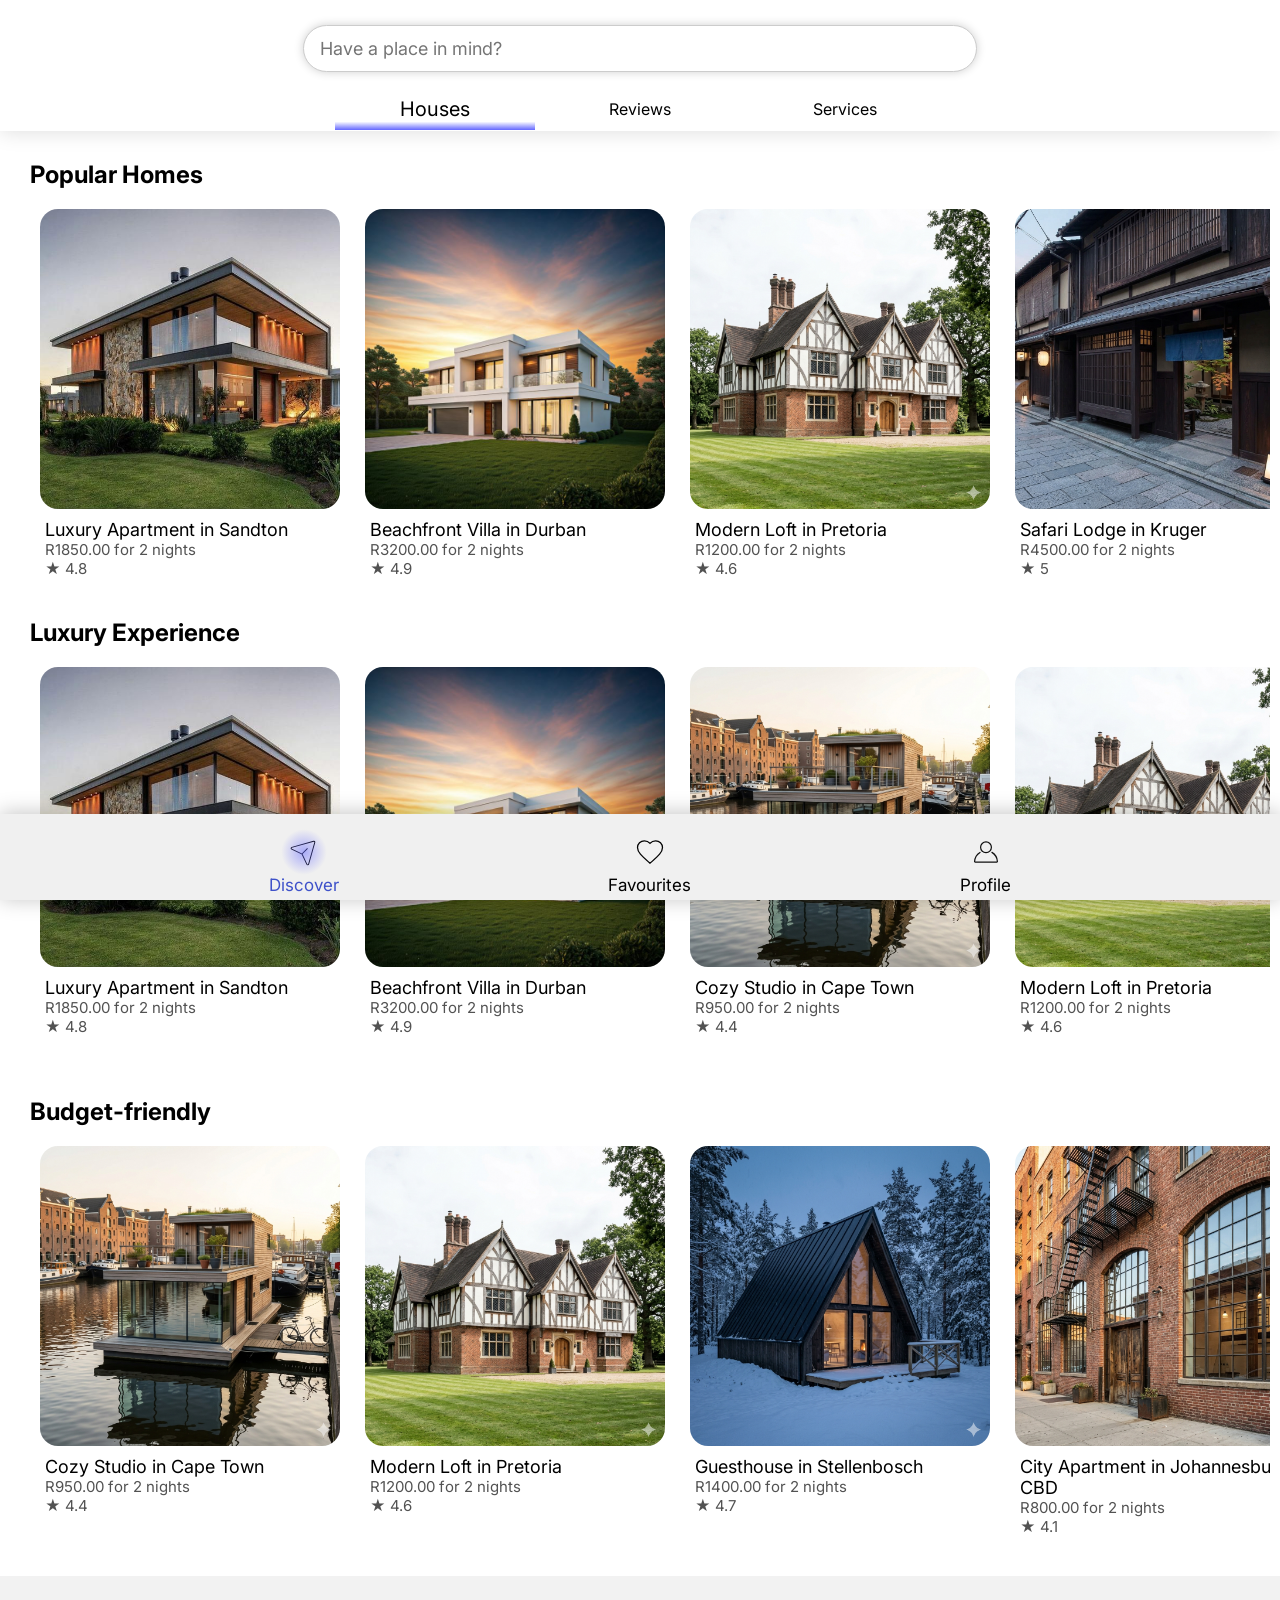
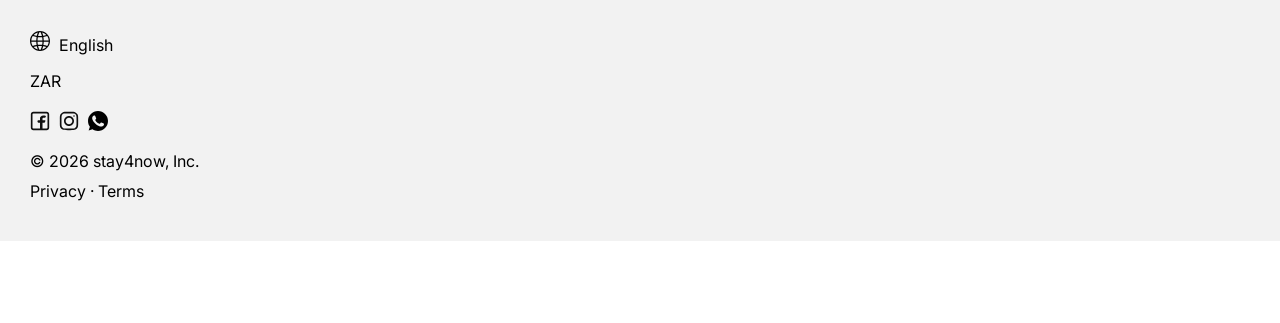
==== commit 1bce84ee: "media query" ====
--- a/index.html
+++ b/index.html
@@ -86,23 +86,121 @@
           Learn from others' experiences
         </h1>
         <div class="review">
-          <div>
-            <img src="" alt="">
-          </div>
-          <div>
-
-          </div>
+          <div style="font-family: Arial, sans-serif; background-color: #111; color: #f4f4f4; padding: 40px; line-height: 1.6; max-width: 700px; margin: auto;">
+
+                <h1 style="text-align: center; margin-bottom: 20px;">Midnight Echoes</h1>
+
+                <div style="white-space: pre-line;">
+
+            Verse 1:
+            I walked alone through neon rain,
+            City lights whisper my name,
+            Footsteps fading into sound,
+            Lost but never really found.
+
+            Chorus:
+            Oh, the night keeps calling me,
+            Through the dark, I finally see,
+            Every shadow, every spark,
+            Leads me deeper through the dark.
+
+            Verse 2:
+            Broken clocks and shattered time,
+            Every moment feels like mine,
+            Echoes dancing in my head,
+            Words we never really said.
+
+            Chorus:
+            Oh, the night keeps calling me,
+            Through the dark, I finally see,
+            Every shadow, every spark,
+            Leads me deeper through the dark.
+
+            Bridge:
+            And if I fall, don’t pull me through,
+            I’m chasing dreams I never knew,
+            In the silence, I belong,
+            In the chaos, I am strong.
+
+            Final Chorus:
+            Oh, the night keeps calling me,
+            Now I am who I can be,
+            Every shadow, every spark,
+            Lit a fire inside the dark.
+
+            Outro:
+            Morning breaks, but I remain,
+            A ghost within the neon rain.
+
+                </div>
+
+            </div>
         </div>
       </section>
 
       <section class="tab-content" id="services-section">
-        <h1>Explore our Services</h1>
-        <p>Lorem ipsum dolor sit amet consectetur, adipisicing elit. Consequatur alias atque excepturi, ullam at fuga optio, omnis eius itaque fugiat deleniti dicta magnam a sit obcaecati nesciunt, aliquam harum vitae?Lorem ipsum dolor sit amet, consectetur adipisicing elit. Error molestiae omnis labore nulla, iste nemo vitae rem. Assumenda laudantium corrupti maxime in aut a repellat? Provident voluptatem excepturi quis Lorem ipsum dolor, sit amet consectetur adipisicing elit. Dolorum veniam possimus quo hic? Ipsum voluptatibus rem nisi corrupti, eum magni, non odio in ratione at hic quae adipisci et labore.</p>
+        <h1 class="reviews-section-title">
+          Learn from others' experiences
+        </h1>
+        <div style="font-family: Arial, sans-serif; background-color: #111; color: #f4f4f4; padding: 40px; line-height: 1.6; max-width: 700px; margin: auto;">
+
+    <h1 style="text-align: center; margin-bottom: 20px;">Midnight Echoes</h1>
+
+    <div style="white-space: pre-line;">
+
+Verse 1:
+I walked alone through neon rain,
+City lights whisper my name,
+Footsteps fading into sound,
+Lost but never really found.
+
+Chorus:
+Oh, the night keeps calling me,
+Through the dark, I finally see,
+Every shadow, every spark,
+Leads me deeper through the dark.
+
+Verse 2:
+Broken clocks and shattered time,
+Every moment feels like mine,
+Echoes dancing in my head,
+Words we never really said.
+
+Chorus:
+Oh, the night keeps calling me,
+Through the dark, I finally see,
+Every shadow, every spark,
+Leads me deeper through the dark.
+
+Bridge:
+And if I fall, don’t pull me through,
+I’m chasing dreams I never knew,
+In the silence, I belong,
+In the chaos, I am strong.
+
+Final Chorus:
+Oh, the night keeps calling me,
+Now I am who I can be,
+Every shadow, every spark,
+Lit a fire inside the dark.
+
+Outro:
+Morning breaks, but I remain,
+A ghost within the neon rain.
+
+    </div>
+
+</div>
       </section>
     </div>
 
     <div id="favourites-section" class="tab-page-content" data-page-content="2">
       <h1>My Favourites</h1>
+      <div id="favourites-list">
+        <div class="favourite-container">
+
+        </div>
+      </div>
     </div>
 
     <div id="profile-section" class="tab-page-content" data-page-content="3">
@@ -132,7 +230,7 @@
         <div>
           <img src="images/icons/globe.svg" alt="">
         </div>
-        English
+        <p style="display:inline-block;">English</p>
       </p>
       <p>ZAR</p>
     </div>
--- a/styles/general.css
+++ b/styles/general.css
@@ -4,12 +4,17 @@
   font-family: 'Inter', sans-serif;
 }
 
+main {
+  overflow-x: visible;
+  flex: 1;
+}
+
 .tab-content:nth-of-type(1) {
-  margin-top: 45px;
+  margin-top: 160px;
 }
 
 .tab-content:not(:nth-of-type(1)) {
-  margin-top: -40px;
+  margin-top: 85px;
 }
 
 h1 {
@@ -30,6 +35,7 @@
 footer {
   background: rgb(242, 242, 242);
   padding: 30px;
+  margin-bottom: 82px;
   img {
     width: 100%;
   }
@@ -50,4 +56,44 @@
   a {
     text-decoration: none;
   }
+}
+
+.tab-page-content {
+  margin: 20px 0;
+  padding: 0 10px;
+}
+
+@media (width<=375px) {
+  h1 {
+    font-size: 20px;
+  }
+
+  h2 {
+    font-size: 18px;
+  }
+
+  .tab-content:nth-of-type(1) {
+    margin-top: 130px;
+  }
+
+  .tab-content:not(:nth-of-type(1)) {
+    margin-top: 75px;
+  }
+  footer {
+    padding: 15px;
+    margin-bottom: 60px;
+    p {
+      font-size: 12px;
+    }
+    div{
+      margin: 8px 0;
+    }
+    div div {
+      width: 14px;
+      height: 14px;
+    }
+    a {
+      font-size: 12px;
+    }
+  }
 }
--- a/styles/header.css
+++ b/styles/header.css
@@ -12,14 +12,14 @@
   display: flex;
   flex-direction: column;
   align-items: center; /* centers everything horizontally */
-  gap: 15px;
+  gap: 5px;
   padding: 0 40px;
   position: fixed;
   top: 0;
   right: 0;
   left: 0;
   background: white;
-  box-shadow: 0 1px 5px rgba(0, 0, 0, 0.132);
+  box-shadow: 0 1px 20px rgba(0, 0, 0, 0.132);
 }
 
 .header.hidden {
@@ -37,7 +37,7 @@
   max-height: 100px;
   opacity: 1;
   padding-top: 25px;
-  padding-bottom: 5px;
+  padding-bottom: 10px;
   transition: 
     max-height 0.3s ease,
     opacity 0.25s ease,
@@ -59,6 +59,7 @@
   border-radius: 25px;
   border: 1px solid #ccc;
   font-size: 18px;
+  box-shadow: 0 0 10px rgba(0, 0, 0, 0.192);
 }
 
 .search-bar:focus {
@@ -110,10 +111,18 @@
 }
 
 
-/*Main Content*/
-
-main {
-  margin-top: 130px;
-  overflow-x: visible;
-  flex: 1;
+@media (width <= 375px) {
+  .search-bar-container {
+    padding-top: 10px;
+  }
+  .search-bar {
+    font-size: 14px;
+    padding: 10px 15px;
+  }
+  .tab-btn {
+    font-size: 12px;
+  }
+  .tab-btn.tab-btn.active {
+    font-size: 14px;
+  }
 }
--- a/styles/houses-section.css
+++ b/styles/houses-section.css
@@ -1,14 +1,14 @@
 /* Houses Section */
 
 .sub-section {
-  margin-bottom: 65px;
+  margin-bottom: 30px;
   h2 {
     margin-left: 20px;
   }
 }
 
 .section-title-container {
-  margin-bottom: 25px;
+  margin-bottom: 10px;
   a {
     text-decoration: none;
   }
@@ -58,6 +58,7 @@
 
 .property-details-container {
   margin-top: 10px;
+  padding: 0 5px;
 }
 
 .property-label {
@@ -68,3 +69,34 @@
   color: rgb(82, 82, 82);
   font-size: 15px;
 }
+
+
+@media (width <= 375px) {
+  h2 {
+    font-size: 18px;
+    margin-bottom: 1px;
+  }
+
+  .section-content {
+    padding: 0 10px;
+  }
+
+  .property-thumbnail-container {
+    width: 160px;
+    height: 160px;
+    box-shadow: 0 5px 10px rgba(0, 0, 0, 0.312);
+  }
+
+  .property-container {
+    width: 160px;
+    padding: 5px;
+  }
+
+  .property-label {
+    font-size: 13px;
+  }
+
+  .property-price-rating {
+    font-size: 11px;
+  }
+}
--- a/styles/search-results.css
+++ b/styles/search-results.css
@@ -72,3 +72,37 @@
     grid-template-columns: 1fr 1fr 1fr;
   }
 }
+
+@media (width <= 375px) {
+  #search-exit {
+    padding: 5px 15px;
+    margin: 0;
+    margin-bottom: 10px;
+  }
+  #search-result-label {
+    padding: 10px 0 0 20px;
+    font-size: 14px;
+  }
+  #search-results-label-container {
+    margin-top: 100px;
+  }
+
+  .result-thumbnail-container {
+    width: 120px;
+    height: 120px;
+    box-shadow: 0 5px 10px rgba(0, 0, 0, 0.312);
+
+  }
+
+  .result-label {
+    font-size: 14px;
+  }
+  .result-details {
+    font-size: 12px;
+  }
+  .search-result {
+    display: flex;
+    margin: -20px -20px 0 -20px;
+    height: 150px;
+  }
+}
--- a/styles/bottom-tabs.css
+++ b/styles/bottom-tabs.css
@@ -54,4 +54,16 @@
 
 .tab-page-content.active {
   display: block;
+}
+
+@media (width <= 375px) {
+  .bottom-tab {
+    padding: 5px 0 10px 0;
+    p {
+      font-size: 12px;
+    } 
+  }
+  .bottom-tab-icon {
+    width: 15px;
+  }
 }
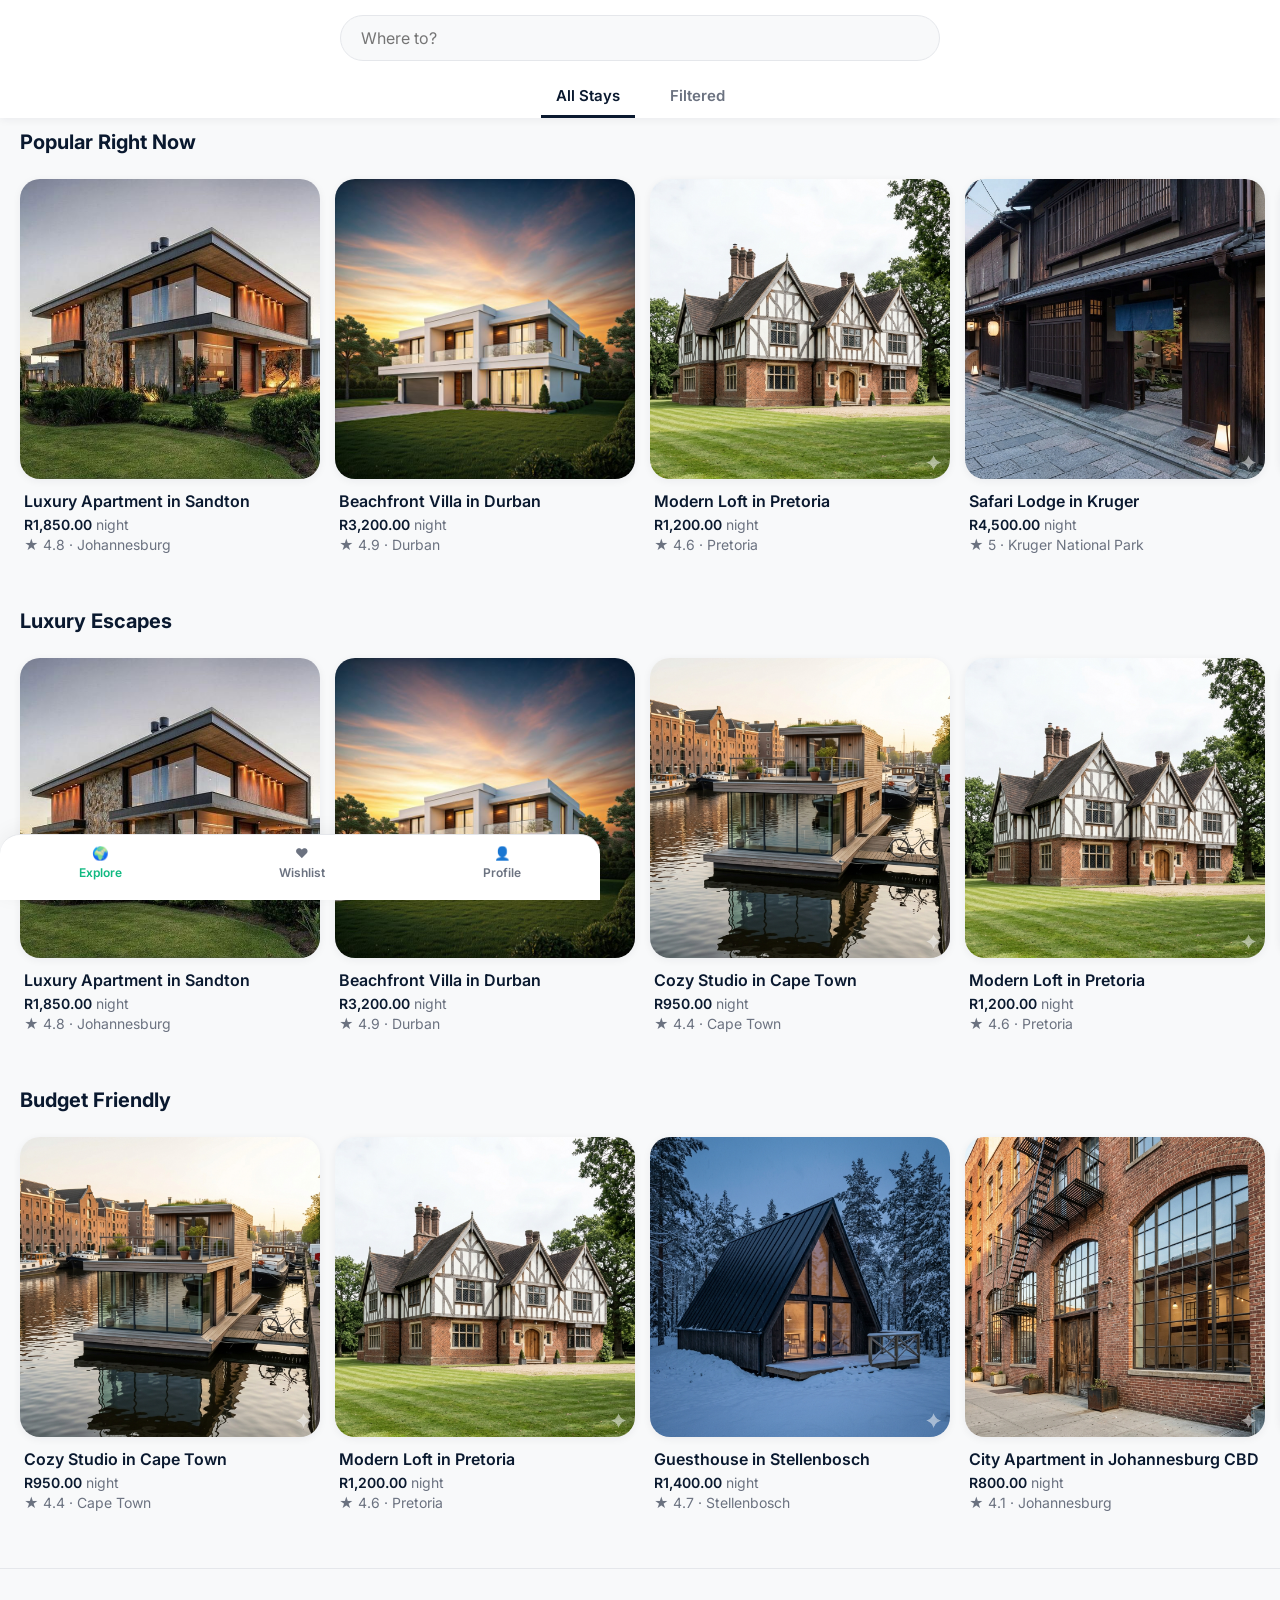
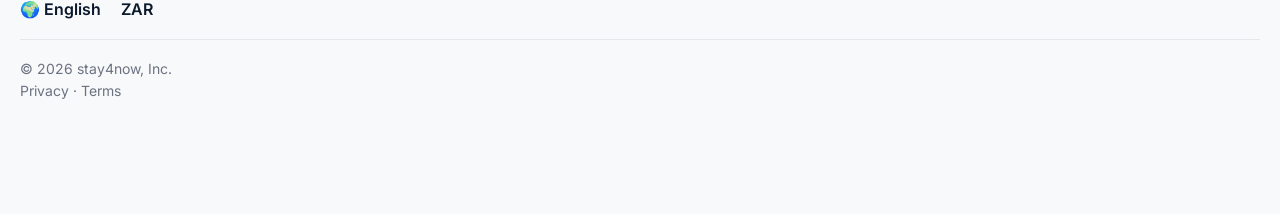
==== commit f56282cc: "refine and update" ====
--- a/index.html
+++ b/index.html
@@ -3,263 +3,127 @@
 <head>
   <meta charset="UTF-8">
   <meta name="viewport" content="width=device-width, initial-scale=1.0">
-  <title>stay4now</title>
-  <link href="https://fonts.googleapis.com/css2?family=Inter:wght@300;400;600&display=swap" rel="stylesheet">
-  <link rel="stylesheet" href="styles/general.css">
-  <link rel="stylesheet" href="styles/header.css">
-  <link rel="stylesheet" href="styles/houses-section.css">
-  <link rel="stylesheet" href="styles/search-results.css">
-  <link rel="stylesheet" href="styles/reviews-section.css">
-  <link rel="stylesheet" href="styles/bottom-tabs.css">
+  <title>stay4now | Explore</title>
+  <link href="https://fonts.googleapis.com/css2?family=Inter:wght@300;400;600;700&display=swap" rel="stylesheet">
+  <link rel="stylesheet" href="styles/global.css">
+  <link rel="stylesheet" href="styles/layout.css">
+  <link rel="stylesheet" href="styles/components.css">
 </head>
+<body>
+  <header class="header" id="main-header">
+    <div class="search-bar-container" id="search-container">
+      <input type="text" id="search-input" class="search-bar" placeholder="Where to?">
+    </div>
+    
+    <nav class="header-tabs centered">
+      <button class="tab-btn active" data-category="all">All Stays</button>
+      <button class="tab-btn" data-category="filtered">Filtered</button>
+    </nav>
 
-<body>
-  <header class="header">
-    <div class="search-bar-container">
-      <input class="search-bar" id="searchInput" type="text" placeholder="Have a place in mind?">
-    </div>
-    <div class="header-tabs">
-      <button class="tab-btn active" data-tab="houses">
-        Houses
-      </button>
-      <button class="tab-btn" data-tab="reviews">
-        Reviews
-      </button>
-      <button class="tab-btn" data-tab="services">
-        Services
-      </button>
+    <div id="filter-panel" class="filter-container hidden">
+      <div class="filter-group">
+        <input type="number" id="filter-min-price" placeholder="Min Price (R)" class="filter-input">
+        <input type="number" id="filter-max-price" placeholder="Max Price (R)" class="filter-input">
+        <input type="text" id="filter-loc" placeholder="City or area" class="filter-input">
+        <button id="btn-apply-filters" class="reserve-btn filter-btn">Apply</button>
+      </div>
     </div>
   </header>
 
-  <main>
-    <div id="discover-section" class="tab-page-content active" data-page-content="1">
-
-      <div id="search-results-label-container" class="tab-content">
-        <div id="search-result-label">
+  <main id="main-content">
+    <section class="page-view active" id="view-explore">
+      <div id="houses-layout">
+        <div class="sub-section">
+          <h2>Popular Right Now</h2>
+          <div class="section-content" id="popular-container"></div>
         </div>
-        <div id="search-results-container">
+        <div class="sub-section">
+          <h2>Luxury Escapes</h2>
+          <div class="section-content" id="luxury-container"></div>
+        </div>
+        <div class="sub-section">
+          <h2>Budget Friendly</h2>
+          <div class="section-content" id="budget-container"></div>
         </div>
       </div>
-    
-      <section class="tab-content active" id="houses-section">
-        <div class="sub-section">
-          <div class="section-title-container">
-            <h2 class="section-title">
-              <a class="section-title-link" href="">
-                Popular Homes
-              </a>
-            </h2>
+
+      <div id="search-layout" class="hidden">
+        <div class="search-header">
+          <button id="btn-exit-search" class="icon-btn">← Back</button>
+          <h2 id="search-result-label">Results</h2>
+        </div>
+        <div id="search-results-container" class="search-grid"></div>
+      </div>
+    </section>
+
+    <section class="page-view" id="view-wishlist">
+      <div class="content-padding">
+        <h1>Your Wishlist</h1>
+        <p class="text-muted">Places you've saved for later.</p>
+        <div id="wishlist-container" class="wishlist-grid">
           </div>
-          <div class="section-content" id="popular">
+      </div>
+    </section>
+
+    <section class="page-view" id="view-profile">
+      <div class="content-padding">
+        <div class="profile-header">
+          <div class="profile-avatar-large">👤</div>
+          <div class="profile-info">
+            <h1>Jane Doe</h1>
+            <p class="text-muted">Account ID: #102938</p>
           </div>
         </div>
-
-        <div class="sub-section">
-          <div class="section-title-container">
-            <h2 class="section-title">
-              <a class="section-title-link" href="">
-                Luxury Experience
-              </a>
-            </h2>
-          </div>
-          <div class="section-content" id="luxury">
-            
-          </div>
-        </div>
-
-        <div class="sub-section">
-          <div class="section-title-container">
-            <h2 class="section-title">
-              <a class="section-title-link" href="">
-                Budget-friendly
-              </a>
-            </h2>
-          </div>
-          <div class="section-content" id="budget-friendly">
-            
-          </div>
-        </div>
-      </section>
-
-      <section class="tab-content" id="reviews-section">
-        <h1 class="reviews-section-title">
-          Learn from others' experiences
-        </h1>
-        <div class="review">
-          <div style="font-family: Arial, sans-serif; background-color: #111; color: #f4f4f4; padding: 40px; line-height: 1.6; max-width: 700px; margin: auto;">
-
-                <h1 style="text-align: center; margin-bottom: 20px;">Midnight Echoes</h1>
-
-                <div style="white-space: pre-line;">
-
-            Verse 1:
-            I walked alone through neon rain,
-            City lights whisper my name,
-            Footsteps fading into sound,
-            Lost but never really found.
-
-            Chorus:
-            Oh, the night keeps calling me,
-            Through the dark, I finally see,
-            Every shadow, every spark,
-            Leads me deeper through the dark.
-
-            Verse 2:
-            Broken clocks and shattered time,
-            Every moment feels like mine,
-            Echoes dancing in my head,
-            Words we never really said.
-
-            Chorus:
-            Oh, the night keeps calling me,
-            Through the dark, I finally see,
-            Every shadow, every spark,
-            Leads me deeper through the dark.
-
-            Bridge:
-            And if I fall, don’t pull me through,
-            I’m chasing dreams I never knew,
-            In the silence, I belong,
-            In the chaos, I am strong.
-
-            Final Chorus:
-            Oh, the night keeps calling me,
-            Now I am who I can be,
-            Every shadow, every spark,
-            Lit a fire inside the dark.
-
-            Outro:
-            Morning breaks, but I remain,
-            A ghost within the neon rain.
-
-                </div>
-
-            </div>
-        </div>
-      </section>
-
-      <section class="tab-content" id="services-section">
-        <h1 class="reviews-section-title">
-          Learn from others' experiences
-        </h1>
-        <div style="font-family: Arial, sans-serif; background-color: #111; color: #f4f4f4; padding: 40px; line-height: 1.6; max-width: 700px; margin: auto;">
-
-    <h1 style="text-align: center; margin-bottom: 20px;">Midnight Echoes</h1>
-
-    <div style="white-space: pre-line;">
-
-Verse 1:
-I walked alone through neon rain,
-City lights whisper my name,
-Footsteps fading into sound,
-Lost but never really found.
-
-Chorus:
-Oh, the night keeps calling me,
-Through the dark, I finally see,
-Every shadow, every spark,
-Leads me deeper through the dark.
-
-Verse 2:
-Broken clocks and shattered time,
-Every moment feels like mine,
-Echoes dancing in my head,
-Words we never really said.
-
-Chorus:
-Oh, the night keeps calling me,
-Through the dark, I finally see,
-Every shadow, every spark,
-Leads me deeper through the dark.
-
-Bridge:
-And if I fall, don’t pull me through,
-I’m chasing dreams I never knew,
-In the silence, I belong,
-In the chaos, I am strong.
-
-Final Chorus:
-Oh, the night keeps calling me,
-Now I am who I can be,
-Every shadow, every spark,
-Lit a fire inside the dark.
-
-Outro:
-Morning breaks, but I remain,
-A ghost within the neon rain.
-
-    </div>
-
-</div>
-      </section>
-    </div>
-
-    <div id="favourites-section" class="tab-page-content" data-page-content="2">
-      <h1>My Favourites</h1>
-      <div id="favourites-list">
-        <div class="favourite-container">
-
+        
+        <div class="profile-menu">
+          <button class="menu-item">
+            <span>🏠 My Properties</span>
+            <span class="chevron">›</span>
+          </button>
+          <button class="menu-item">
+            <span>📅 Booking History</span>
+            <span class="chevron">›</span>
+          </button>
+          <button class="menu-item">
+            <span>⚙️ Account Settings</span>
+            <span class="chevron">›</span>
+          </button>
+          <button class="menu-item text-danger">
+            <span>Log Out</span>
+          </button>
         </div>
       </div>
-    </div>
-
-    <div id="profile-section" class="tab-page-content" data-page-content="3">
-      <h1>My Profile</h1>
-    </div>
+    </section>
     
-
-    <div class="bottom-tabs" >
-      <button class="bottom-tab active" data-page-content-tab="1">
-        <div class="bottom-tab-icon"><img src="images/icons/paper-plane.svg" alt=""></div>
-        <p>Discover</p>
-      </button>
-      <button class="bottom-tab" data-page-content-tab="2">
-        <div class="bottom-tab-icon"><img src="images/icons/favourite.svg" alt=""></div>
-        <p>Favourites</p>
-      </button>
-      <button class="bottom-tab" data-page-content-tab="3">
-        <div class="bottom-tab-icon"><img src="images/icons/profile.svg" alt=""></div>
-        <p>Profile</p>
-      </button>
-    </div>
+    <footer class="site-footer">
+      <div class="footer-settings">
+        <div class="setting-item"><span>🌍 English</span></div>
+        <div class="setting-item"><span>ZAR</span></div>
+      </div>
+      <div class="footer-legal">
+        <p>© 2026 stay4now, Inc.</p>
+        <div class="legal-links">
+          <a href="#">Privacy</a> · <a href="#">Terms</a>
+        </div>
+      </div>
+    </footer>
   </main>
 
-  <footer>
-    <div>
-      <p>
-        <div>
-          <img src="images/icons/globe.svg" alt="">
-        </div>
-        <p style="display:inline-block;">English</p>
-      </p>
-      <p>ZAR</p>
-    </div>
+  <nav class="bottom-nav">
+    <button class="bottom-tab active" data-target="view-explore">
+      <div class="bottom-tab-icon">🌍</div>
+      <p>Explore</p>
+    </button>
+    <button class="bottom-tab" data-target="view-wishlist">
+      <div class="bottom-tab-icon">❤️</div>
+      <p>Wishlist</p>
+    </button>
+    <button class="bottom-tab" data-target="view-profile">
+      <div class="bottom-tab-icon">👤</div>
+      <p>Profile</p>
+    </button>
+  </nav>
 
-    <div class="media-links">
-      <div class="footer-icon-container">
-        <img src="images/icons/facebook.svg" alt="facebook">
-      </div>
-      <div class="footer-icon-container">
-        <img src="images/icons/instagram.svg" alt="instagram">
-      </div>
-      <div class="footer-icon-container">
-        <img src="images/icons/whatsapp.svg" alt="whatsapp">
-      </div>
-    </div>
-
-    <div>
-      <p>&copy 2026 stay4now, Inc.</p>
-    </div>
-
-    <div>
-      <a href="">Privacy</a> &middot; <a href="">Terms</a>
-    </div>
-  </footer>
-
-  <script src="scripts/script.js"></script>
-  <script type="module" src="scripts/search.js"></script>
-  <script type="module" src="scripts/houses-section.js"></script>
-  <script src="scripts/reviews-section.js"></script>
-  
+  <script type="module" src="scripts/app.js"></script>
 </body>
 </html>
--- a/styles/global.css
+++ b/styles/global.css
@@ -0,0 +1,105 @@
+:root {
+  --clr-midnight: #0A192F;
+  --clr-navy: #112240;
+  --clr-emerald: #10B981;
+  --clr-danger: #EF4444;
+  --clr-bg-main: #F8F9FA;
+  --clr-bg-card: #FFFFFF;
+  --clr-text-main: #0B192C;
+  --clr-text-muted: #6B7280;
+  --clr-border: #E5E7EB;
+  
+  --shadow-sm: 0 2px 8px rgba(10, 25, 47, 0.06);
+  --shadow-md: 0 8px 20px rgba(10, 25, 47, 0.12);
+  --shadow-lg: 0 12px 30px rgba(0, 0, 0, 0.2);
+  --radius-md: 14px;
+  --radius-lg: 20px;
+  
+  --transition: all 0.2s ease-in-out;
+}
+
+* {
+  margin: 0;
+  padding: 0;
+  box-sizing: border-box;
+  font-family: 'Inter', sans-serif;
+}
+
+html, body {
+  background-color: var(--clr-bg-main);
+  color: var(--clr-text-main);
+  min-height: 100vh; 
+  background-color: var(--clr-bg-main);
+  color: var(--clr-text-main);
+}
+
+body {
+  display: flex;
+  flex-direction: column;
+}
+
+main {
+  flex: 1;
+  overflow-x: hidden;
+}
+
+h1, h2, h3 { color: var(--clr-midnight); }
+a { text-decoration: none; color: inherit; }
+img { width: 100%; height: 100%; object-fit: cover; }
+.hidden { display: none !important; }
+.text-muted { color: var(--clr-text-muted); }
+.text-danger { color: var(--clr-danger); }
+
+.content-padding {
+  padding: 120px 20px 40px 20px;
+}
+
+.icon-btn {
+  background: var(--clr-bg-card);
+  border: 1px solid var(--clr-border);
+  border-radius: var(--radius-md);
+  padding: 8px 12px;
+  cursor: pointer;
+  font-weight: 600;
+  color: var(--clr-midnight);
+  transition: var(--transition);
+}
+
+.icon-btn:hover { background: var(--clr-border); }
+
+/* Modal Overlay Styles */
+.modal-overlay {
+  position: fixed;
+  top: 0; left: 0; right: 0; bottom: 0;
+  background: rgba(10, 25, 47, 0.6);
+  backdrop-filter: blur(4px);
+  display: flex;
+  justify-content: center;
+  align-items: center;
+  z-index: 2000;
+  padding: 20px;
+  animation: fadeIn 0.2s ease-out;
+}
+
+.modal-content {
+  background: var(--clr-bg-card);
+  width: 100%;
+  max-width: 400px;
+  border-radius: var(--radius-lg);
+  padding: 30px;
+  position: relative;
+  text-align: center;
+  box-shadow: var(--shadow-lg);
+  animation: slideUp 0.3s ease-out;
+}
+
+.close-modal-btn {
+  position: absolute;
+  top: 15px; right: 15px;
+  background: none; border: none;
+  font-size: 24px; cursor: pointer;
+  color: var(--clr-text-muted);
+}
+
+@keyframes fadeIn { from { opacity: 0; } to { opacity: 1; } }
+@keyframes slideUp { from { transform: translateY(20px); opacity: 0; } to { transform: translateY(0); opacity: 1; } }
--- a/styles/layout.css
+++ b/styles/layout.css
@@ -0,0 +1,117 @@
+/* Header */
+.header {
+  position: fixed; top: 0; width: 100%;
+  background: rgba(255, 255, 255, 0.95);
+  backdrop-filter: blur(10px);
+  box-shadow: var(--shadow-sm);
+  z-index: 1000; padding: 15px 20px 0;
+}
+
+.search-bar-container { display: flex; justify-content: center; margin-bottom: 15px; }
+
+.search-bar {
+  width: 100%; max-width: 600px;
+  padding: 12px 20px; border-radius: 50px;
+  border: 1px solid var(--clr-border);
+  background: var(--clr-bg-main); font-size: 16px;
+  transition: var(--transition);
+}
+
+.search-bar:focus { outline: none; border-color: var(--clr-emerald); box-shadow: 0 0 0 3px rgba(16, 185, 129, 0.1); }
+
+.header-tabs {
+  display: flex; gap: 10px; overflow-x: auto; scrollbar-width: none;
+}
+.header-tabs::-webkit-scrollbar { display: none; }
+
+.tab-btn {
+  border: none; background: none; padding: 10px 15px;
+  font-size: 15px; color: var(--clr-text-muted); font-weight: 600;
+  cursor: pointer; border-bottom: 3px solid transparent; white-space: nowrap;
+}
+.tab-btn.active { color: var(--clr-midnight); border-bottom: 3px solid var(--clr-midnight); }
+
+/* Bottom Nav */
+.bottom-nav {
+  position: fixed; width: 100%; bottom: 0; 
+  background: var(--clr-bg-card); border-top: 1px solid var(--clr-border);
+  display: flex; justify-content: space-around; padding: 10px 0 20px; z-index: 1000;
+}
+
+.bottom-tab {
+  background: none; border: none; display: flex; flex-direction: column;
+  align-items: center; gap: 4px; color: var(--clr-text-muted); cursor: pointer;
+}
+.bottom-tab p { font-size: 12px; font-weight: 600; }
+.bottom-tab.active { color: var(--clr-emerald); }
+
+/* Footer */
+.site-footer {
+  background: var(--clr-bg-main); 
+  padding: 30px 20px 30px; /* Standardized padding */
+  border-top: 1px solid var(--clr-border); 
+  margin-top: auto;
+  
+  /* THIS is the magic line. It creates a spacer at the bottom of the page 
+     equal to the height of your fixed bottom navigation bars so they never overlap. */
+  margin-bottom: 85px; 
+}
+
+.footer-settings { display: flex; gap: 20px; margin-bottom: 20px; font-weight: 600; }
+.footer-legal { border-top: 1px solid var(--clr-border); padding-top: 20px; font-size: 14px; color: var(--clr-text-muted); }
+.legal-links { margin-top: 5px; }
+
+@media (min-width: 768px) {
+  /* I completely removed the rule that was hiding your .bottom-nav here! */
+  .bottom-nav {
+    max-width: 600px;
+    margin: 0 auto;
+    border-radius: 20px 20px 0 0;
+    box-shadow: 0 -4px 20px rgba(0,0,0,0.05);
+  }
+}
+
+/* Update header tabs to center them */
+.header-tabs.centered {
+  justify-content: center;
+  gap: 20px;
+}
+
+/* Filter Panel Styles */
+.filter-container {
+  padding: 15px 0;
+  border-top: 1px solid var(--clr-border);
+  animation: slideDown 0.2s ease-out;
+}
+
+.filter-group {
+  display: flex;
+  gap: 10px;
+  max-width: 600px;
+  margin: 0 auto;
+  flex-wrap: wrap;
+}
+
+.filter-input {
+  flex: 1;
+  min-width: 120px;
+  padding: 10px 15px;
+  border-radius: var(--radius-md);
+  border: 1px solid var(--clr-border);
+  font-size: 14px;
+}
+
+.filter-input:focus {
+  outline: none;
+  border-color: var(--clr-emerald);
+}
+
+.filter-btn {
+  padding: 10px 20px;
+  flex-shrink: 0;
+}
+
+@keyframes slideDown { 
+  from { transform: translateY(-10px); opacity: 0; } 
+  to { transform: translateY(0); opacity: 1; } 
+}
--- a/styles/components.css
+++ b/styles/components.css
@@ -0,0 +1,89 @@
+/* Page Views */
+.page-view { display: none; animation: fadeIn 0.3s ease-out; }
+.page-view.active { display: block; }
+#view-explore { padding-top: 130px; }
+
+/* Property Carousel */
+.sub-section { margin-bottom: 35px; }
+.sub-section h2 { margin: 0 0 15px 20px; font-size: 20px; }
+
+.section-content {
+  display: flex; gap: 15px; overflow-x: auto;
+  scroll-behavior: smooth; scrollbar-width: none;
+  padding: 10px 20px 20px; /* 10px top padding prevents hover clipping */
+}
+.section-content::-webkit-scrollbar { display: none; }
+
+/* Property Cards */
+.property-card {
+  width: clamp(240px, 60vw, 300px); flex-shrink: 0;
+  cursor: pointer; border-radius: var(--radius-lg); transition: var(--transition);
+}
+.property-card:hover { transform: translateY(-4px); }
+
+.property-thumbnail-container {
+  aspect-ratio: 1 / 1; border-radius: var(--radius-lg);
+  overflow: hidden; box-shadow: var(--shadow-sm); margin-bottom: 12px;
+}
+.property-card:hover .property-thumbnail { transform: scale(1.05); }
+
+.property-info { padding: 0 4px; min-width: 0; /* Allows text truncation inside */ }
+
+.property-label {
+  font-weight: 600; font-size: 16px; margin-bottom: 4px;
+  white-space: nowrap; overflow: hidden; text-overflow: ellipsis;
+}
+.property-price-rating { font-size: 14px; color: var(--clr-text-muted); line-height: 1.4; }
+.price-bold { color: var(--clr-midnight); font-weight: 600; }
+
+/* Search Results Grid & Wishlist Grid */
+#search-layout, .wishlist-grid { padding: 20px; display: grid; gap: 20px; }
+.wishlist-grid { padding: 20px 0; }
+
+.search-grid {
+  display: grid; grid-template-columns: repeat(auto-fill, minmax(280px, 1fr)); gap: 20px;
+}
+
+.search-result-card, .wishlist-card {
+  display: grid; grid-template-columns: 120px 1fr; gap: 15px;
+  background: var(--clr-bg-card); padding: 12px; border-radius: var(--radius-lg);
+  box-shadow: var(--shadow-sm); transition: var(--transition); min-width: 0;
+}
+.search-result-card:hover, .wishlist-card:hover { box-shadow: var(--shadow-md); transform: translateY(-2px); }
+.search-result-card .property-thumbnail-container, .wishlist-card .property-thumbnail-container { margin-bottom: 0; }
+
+/* Fixed Search Text Overflow */
+.search-result-card .property-label, .wishlist-card .property-label {
+  white-space: normal; display: -webkit-box;
+  -webkit-line-clamp: 2; -webkit-box-orient: vertical;
+  overflow: hidden; font-size: 15px;
+}
+
+/* Wishlist Actions */
+.wishlist-actions { display: flex; gap: 10px; margin-top: 10px; }
+.btn-small { 
+  padding: 6px 12px; border-radius: 8px; font-size: 12px; font-weight: 600; 
+  cursor: pointer; border: none; transition: var(--transition);
+}
+.btn-remove { background: #FEE2E2; color: var(--clr-danger); }
+.btn-view { background: var(--clr-emerald); color: white; }
+
+/* Profile View */
+.profile-header { display: flex; align-items: center; gap: 20px; margin-bottom: 40px; }
+.profile-avatar-large { 
+  width: 80px; height: 80px; background: var(--clr-border); 
+  border-radius: 50%; display: flex; justify-content: center; 
+  align-items: center; font-size: 40px; 
+}
+.profile-menu { background: var(--clr-bg-card); border-radius: var(--radius-lg); overflow: hidden; box-shadow: var(--shadow-sm); }
+.menu-item {
+  width: 100%; display: flex; justify-content: space-between; align-items: center;
+  padding: 20px; background: none; border: none; border-bottom: 1px solid var(--clr-border);
+  font-size: 16px; font-weight: 600; cursor: pointer; transition: var(--transition);
+}
+.menu-item:hover { background: var(--clr-bg-main); }
+.menu-item:last-child { border-bottom: none; }
+
+@media (max-width: 400px) {
+  .search-result-card, .wishlist-card { grid-template-columns: 100px 1fr; }
+}
